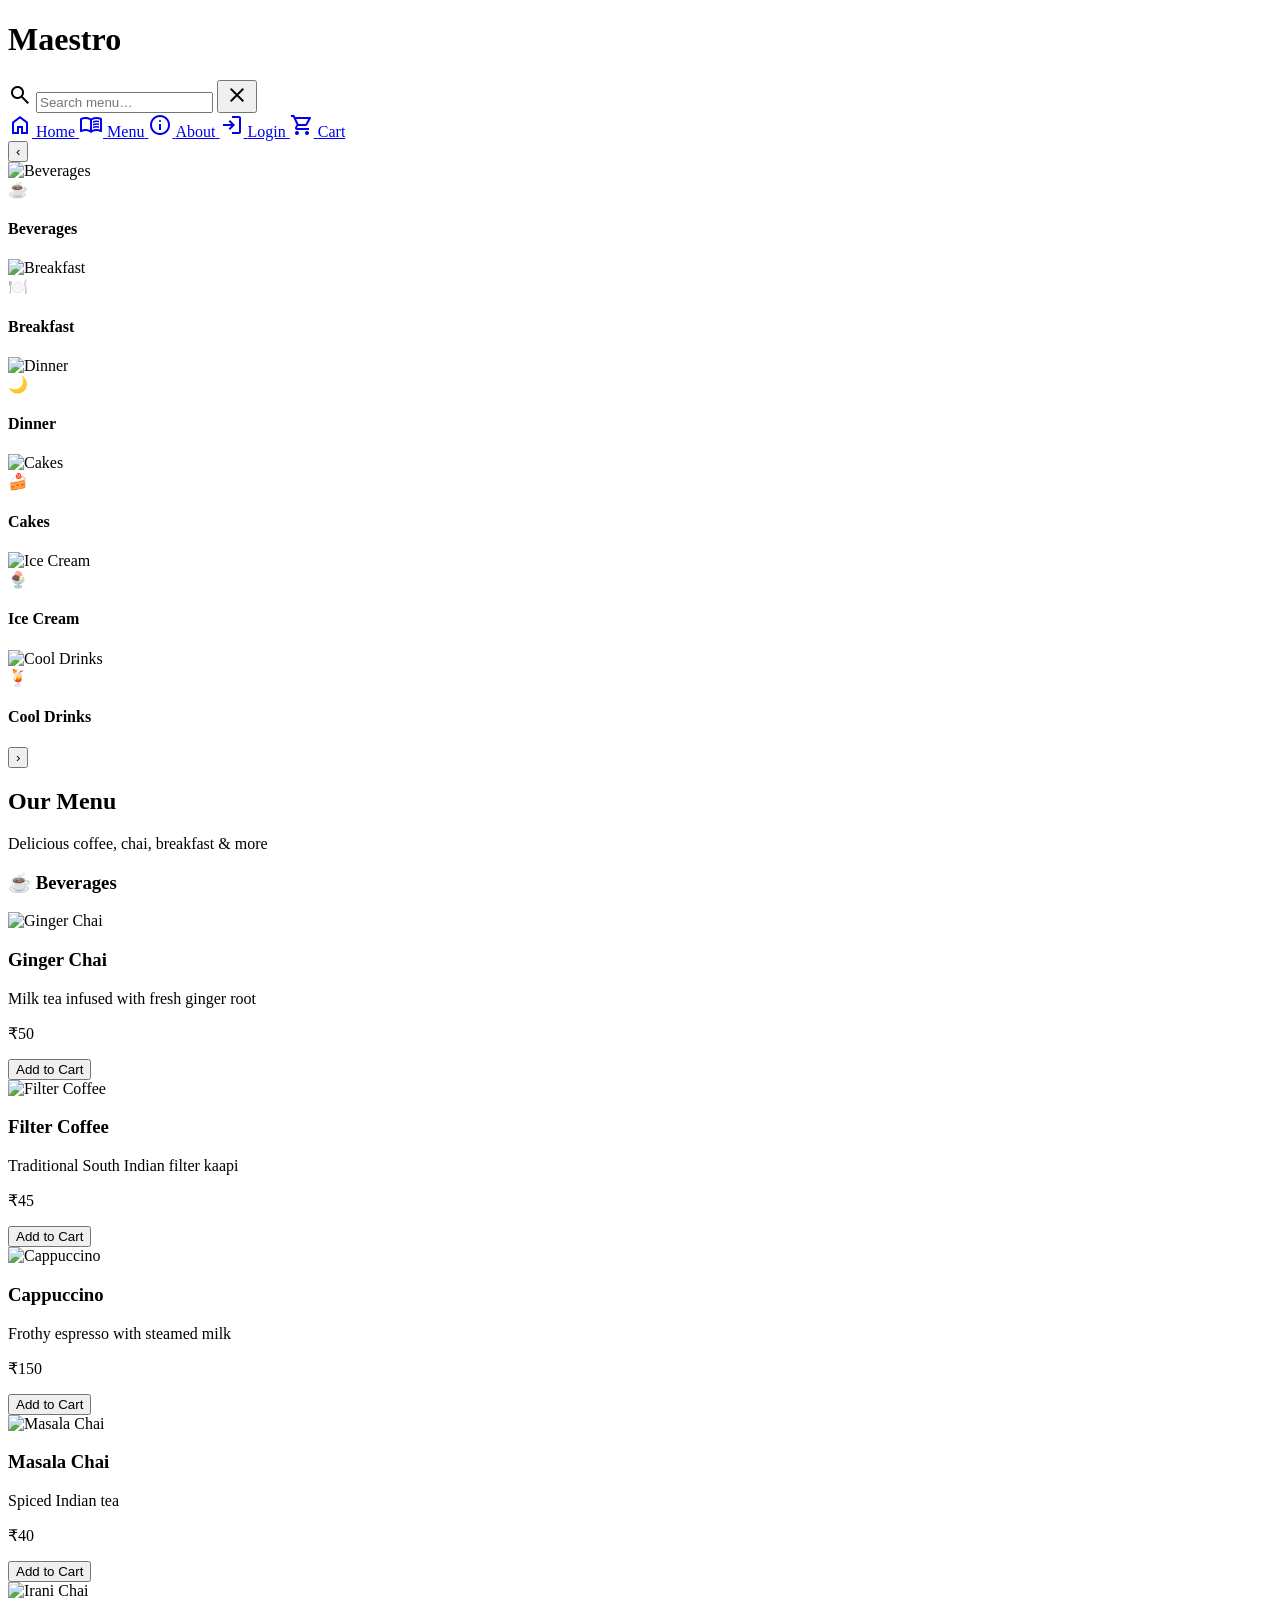
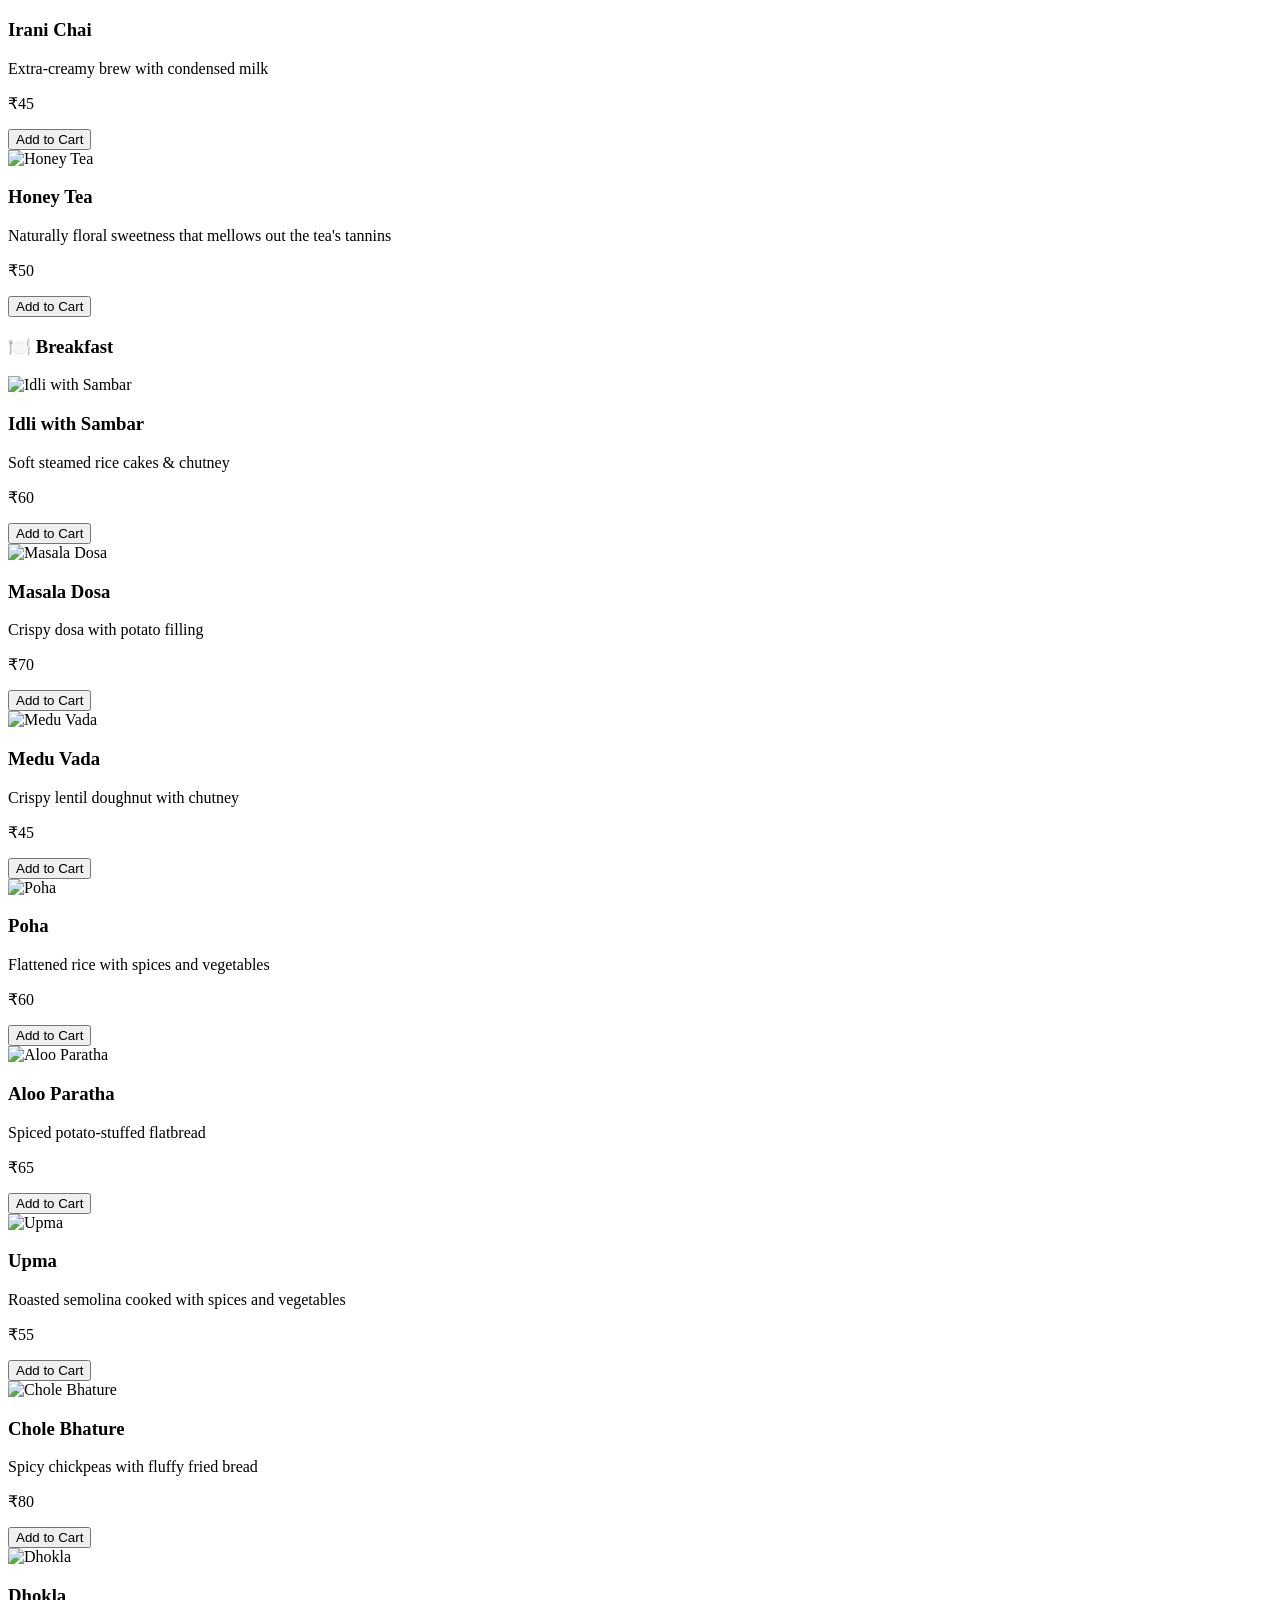
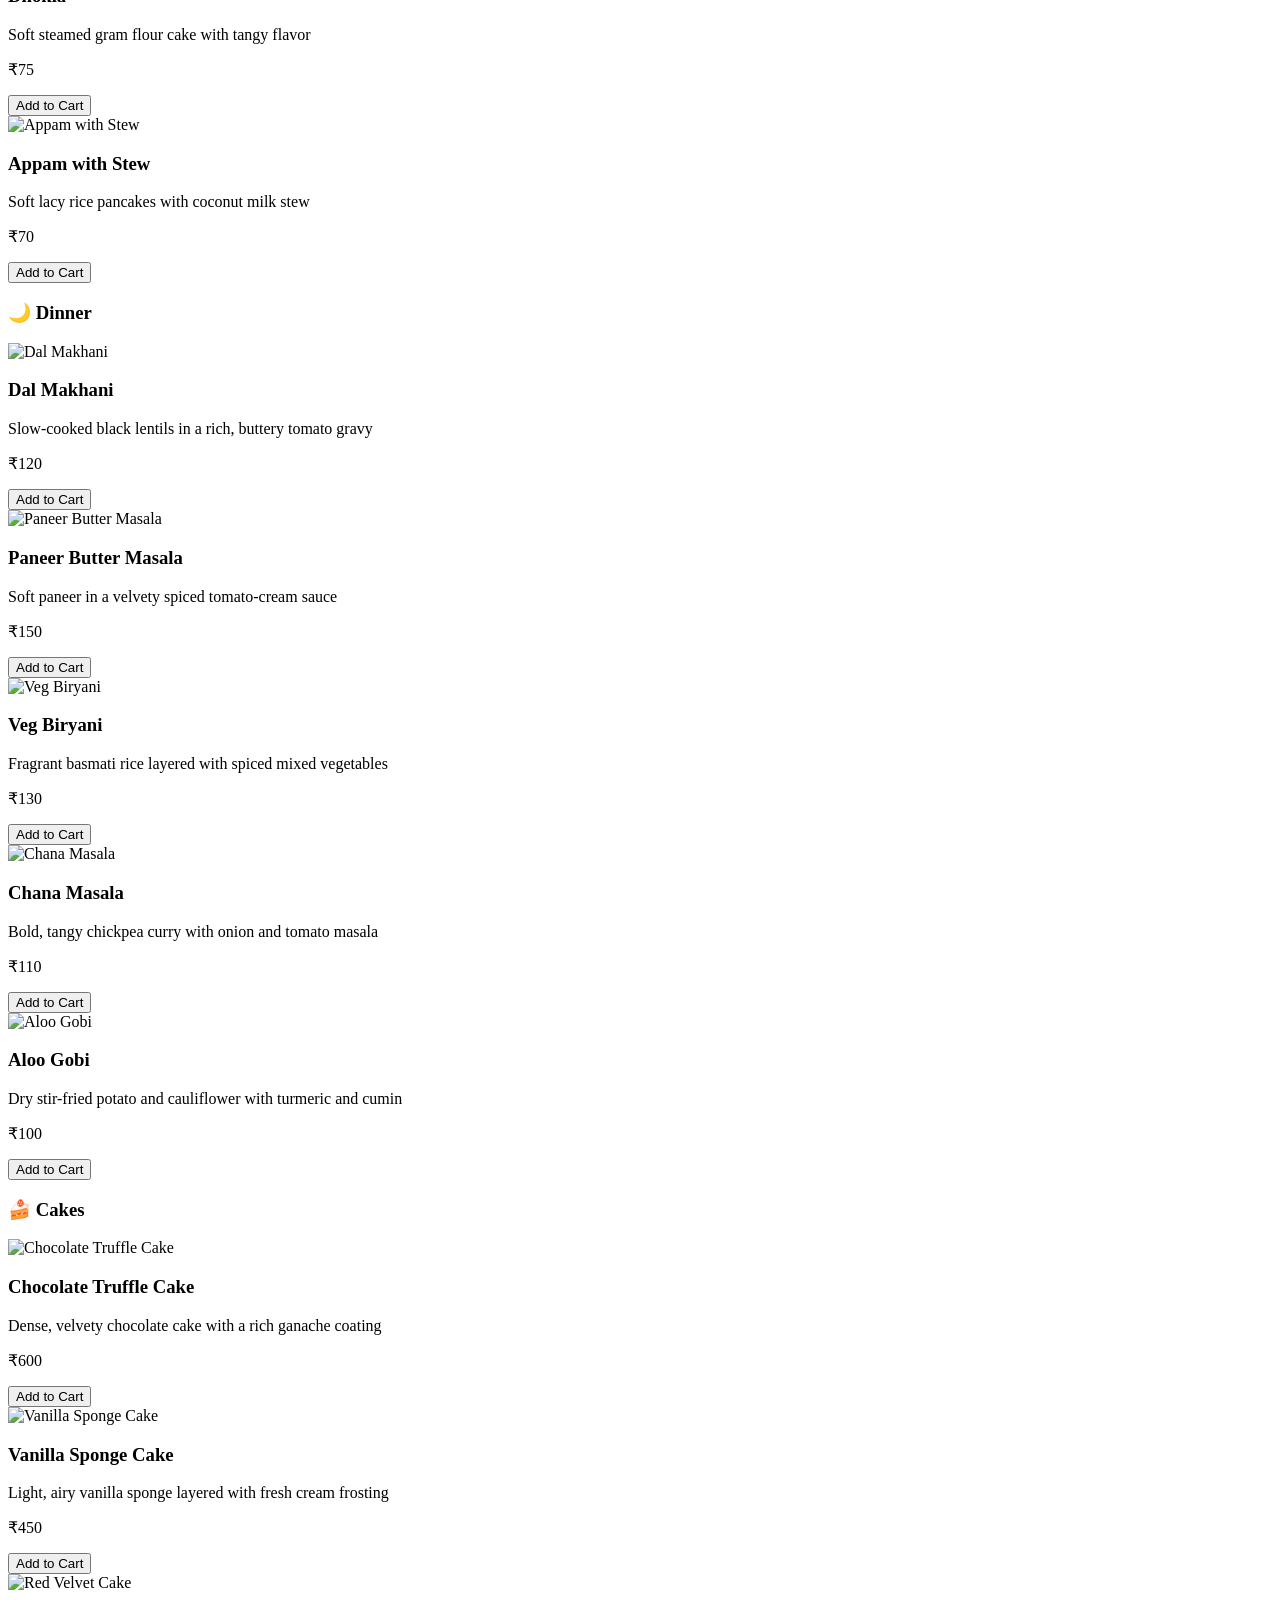
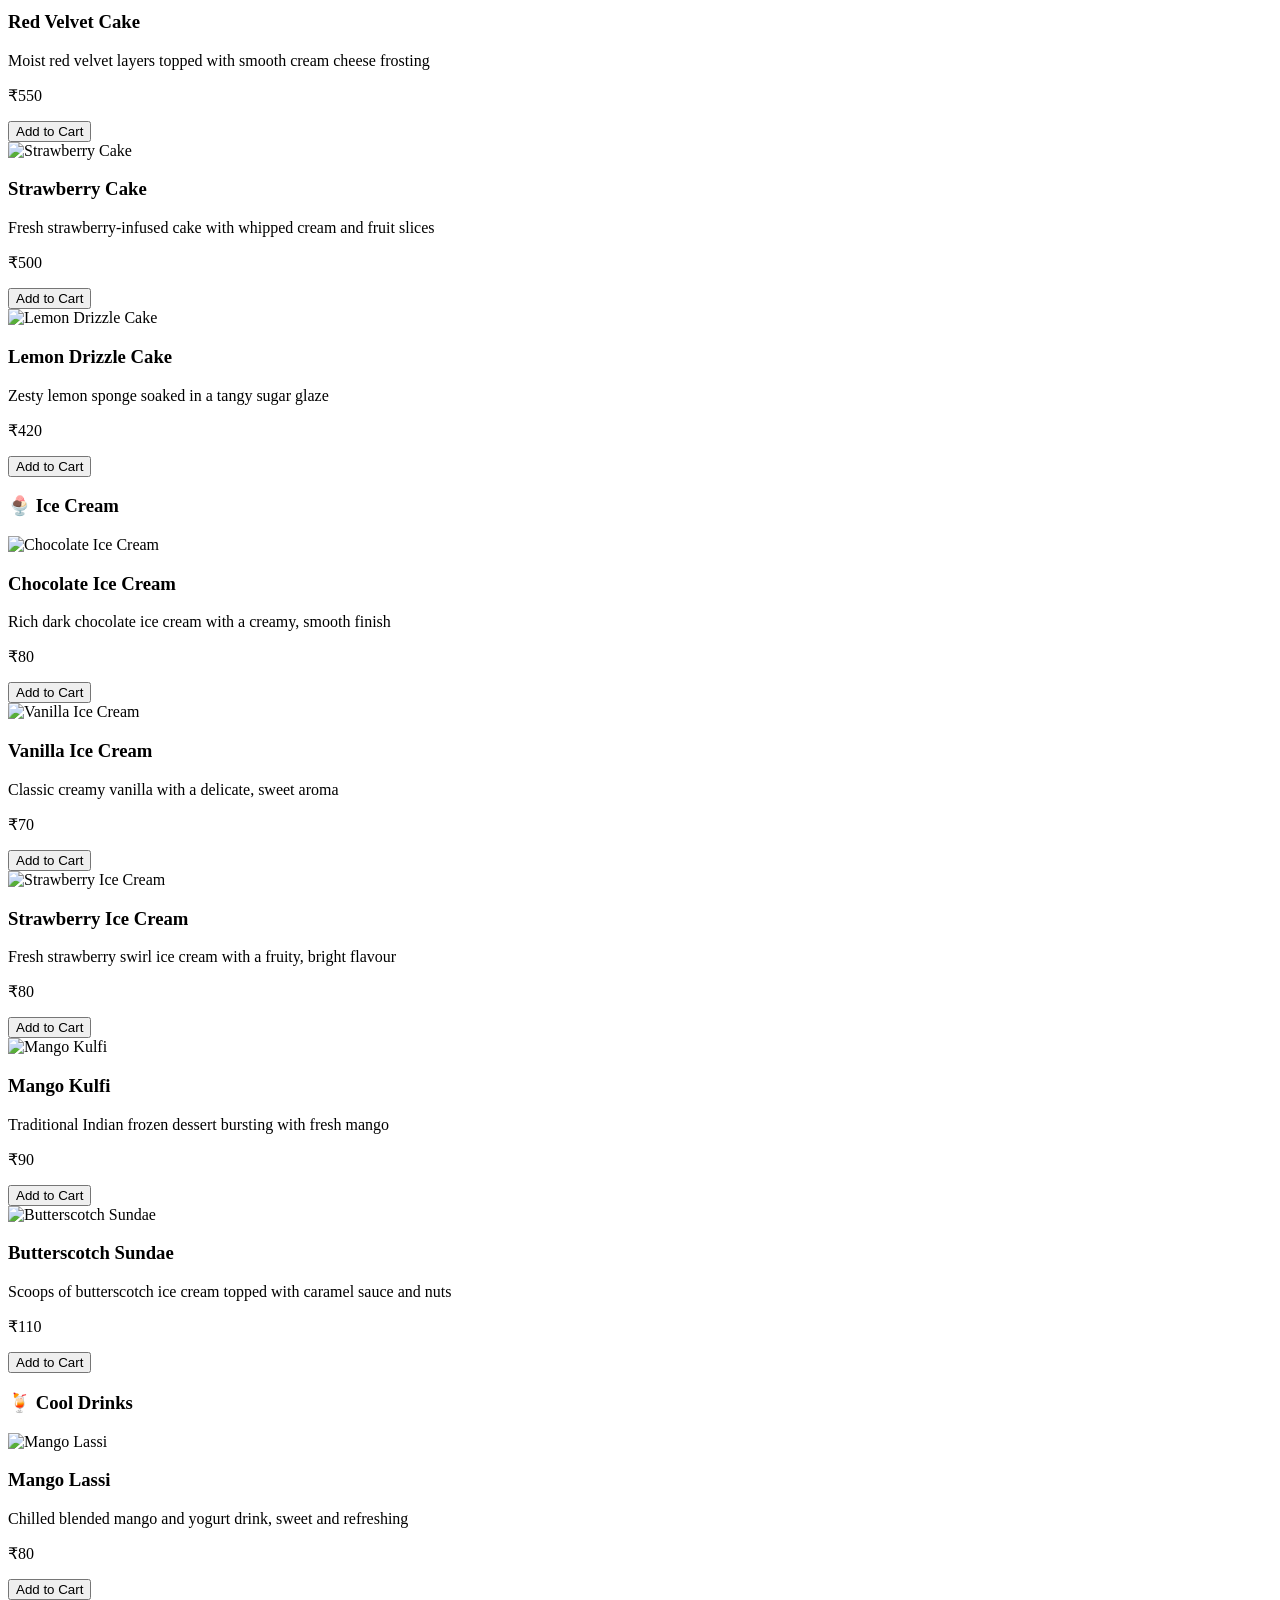
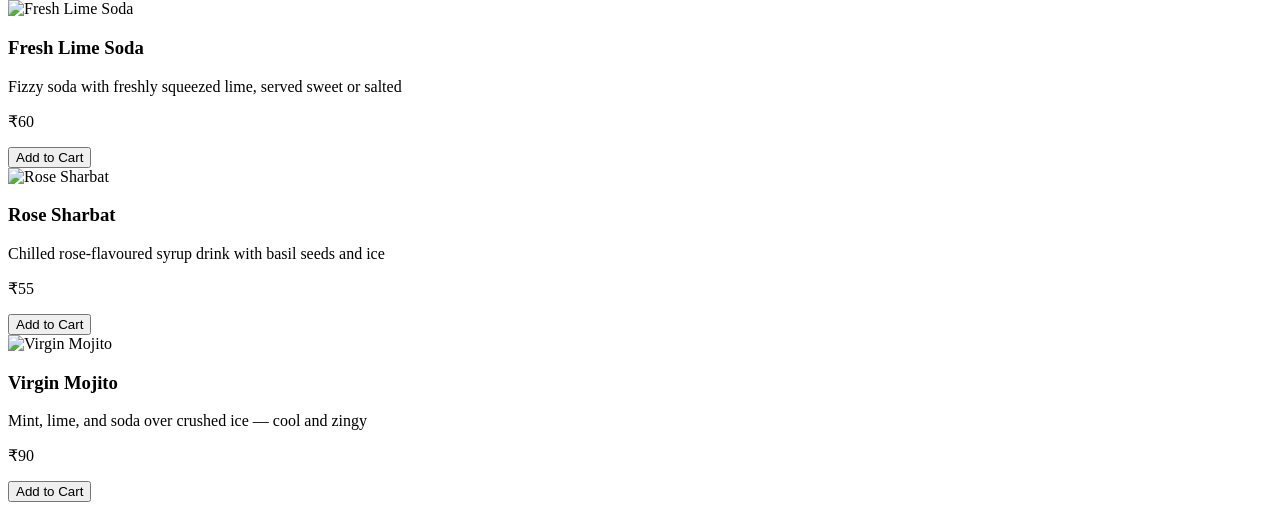
==== index.html @ e065eab2 "Add files via upload" ====
<!DOCTYPE html>
<html lang="en">
<head>
  <meta charset="UTF-8" />
  <meta name="viewport" content="width=device-width, initial-scale=1.0"/>
  <title>Maestro - Menu</title>
  <link rel="stylesheet" href="menu.css">
  <link rel="stylesheet" href="https://fonts.googleapis.com/css2?family=Material+Symbols+Outlined:opsz,wght,FILL,GRAD@24,400,0,0" />
</head>
<body>

  <header class="top-bar">
    <div class="container">
      <h1 class="cafe-name">Maestro</h1>
      <div class="search-wrapper">
        <span class="material-symbols-outlined search-icon">search</span>
        <input type="text" id="search-input" class="search-input" placeholder="Search menu…" autocomplete="off" />
        <button class="search-clear" id="search-clear" title="Clear">
          <span class="material-symbols-outlined">close</span>
        </button>
      </div>
      <nav class="top-nav">
        <a href="home.html" title="Home">
          <span class="material-symbols-outlined">home</span>
          <span class="nav-label">Home</span>
        </a>
        <a href="menu.html" class="active" title="Menu">
          <span class="material-symbols-outlined">menu_book</span>
          <span class="nav-label">Menu</span>
        </a>
        <a href="about.html" title="About Us">
          <span class="material-symbols-outlined">info</span>
          <span class="nav-label">About</span>
        </a>
        <a href="login.html" title="Login" id="nav-auth">
          <span class="material-symbols-outlined" id="nav-auth-icon">login</span>
          <span class="nav-label" id="nav-auth-label">Login</span>
        </a>
        <a href="cart.html" title="Cart">
          <span class="material-symbols-outlined">shopping_cart</span>
          <span class="nav-label">Cart</span>
        </a>
      </nav>
    </div>
  </header>

  <script>
    const user = localStorage.getItem('maestroUser');
    if (user) {
      const authLink        = document.getElementById('nav-auth');
      const authIcon        = document.getElementById('nav-auth-icon');
      const authLabel       = document.getElementById('nav-auth-label');
      authLink.href         = 'profile.html';
      authLink.title        = 'My Profile';
      authIcon.textContent  = 'account_circle';
      authLabel.textContent = 'Profile';
    }
  </script>

  <!-- ══════════════════════════════════════
       CATEGORY CAROUSEL
  ══════════════════════════════════════ -->
  <section class="category-carousel-section">
    <div class="carousel-track-wrapper">
      <button class="carousel-btn carousel-prev" id="carouselPrev">&#8249;</button>

      <div class="carousel-track" id="carouselTrack">

        <div class="carousel-slide" onclick="scrollToSection('beverages')">
          <img src="https://images.unsplash.com/photo-1495474472287-4d71bcdd2085?w=600" alt="Beverages">
          <div class="carousel-overlay">
            <span class="carousel-emoji">☕</span>
            <h4>Beverages</h4>
          </div>
        </div>

        <div class="carousel-slide" onclick="scrollToSection('breakfast')">
          <img src="https://shwetainthekitchen.com/wp-content/uploads/2022/01/Idli-Sambar.jpg" alt="Breakfast">
          <div class="carousel-overlay">
            <span class="carousel-emoji">🍽️</span>
            <h4>Breakfast</h4>
          </div>
        </div>

        <div class="carousel-slide" onclick="scrollToSection('dinner')">
          <img src="https://images.unsplash.com/photo-1585937421612-70a008356fbe?w=600" alt="Dinner">
          <div class="carousel-overlay">
            <span class="carousel-emoji">🌙</span>
            <h4>Dinner</h4>
          </div>
        </div>

        <div class="carousel-slide" onclick="scrollToSection('cakes')">
          <img src="https://images.unsplash.com/photo-1578985545062-69928b1d9587?w=600" alt="Cakes">
          <div class="carousel-overlay">
            <span class="carousel-emoji">🍰</span>
            <h4>Cakes</h4>
          </div>
        </div>

        <div class="carousel-slide" onclick="scrollToSection('icecream')">
          <img src="https://images.unsplash.com/photo-1563805042-7684c019e1cb?w=600" alt="Ice Cream">
          <div class="carousel-overlay">
            <span class="carousel-emoji">🍨</span>
            <h4>Ice Cream</h4>
          </div>
        </div>

        <div class="carousel-slide" onclick="scrollToSection('cooldrinks')">
          <img src="https://images.unsplash.com/photo-1553361371-9b22f78e8b1d?w=600" alt="Cool Drinks">
          <div class="carousel-overlay">
            <span class="carousel-emoji">🍹</span>
            <h4>Cool Drinks</h4>
          </div>
        </div>

      </div>

      <button class="carousel-btn carousel-next" id="carouselNext">&#8250;</button>
    </div>

    <!-- Dot indicators -->
    <div class="carousel-dots" id="carouselDots"></div>
  </section>

  <main class="main-content">

    <div class="page-heading">
      <h2>Our Menu</h2>
      <p>Delicious coffee, chai, breakfast & more</p>
    </div>

    <p class="no-results" id="no-results" style="display:none;">
      No items match "<span id="search-query"></span>"
    </p>

    <!-- BEVERAGES -->
    <section class="menu-section" data-section="beverages" id="beverages">
      <div class="section-header">
        <h3 class="section-title">☕ Beverages</h3>
      </div>
      <div class="menu-grid">
        <div class="menu-item">
          <img src="https://static.toiimg.com/thumb/msid-124844227,imgsize-139036,width-400,resizemode-4/grated-vs-crushed-ginger-in-tea-the-secret-to-making-your-adrak-wali-chai-stronger-and-more-flavourful.jpg" alt="Ginger Chai">
          <h3>Ginger Chai</h3>
          <p class="description">Milk tea infused with fresh ginger root</p>
          <p class="price">₹50</p>
          <button class="add-to-cart" data-name="Ginger Chai (Adrak Chai)" data-price="50" data-image="https://static.toiimg.com/thumb/msid-124844227,imgsize-139036,width-400,resizemode-4/grated-vs-crushed-ginger-in-tea-the-secret-to-making-your-adrak-wali-chai-stronger-and-more-flavourful.jpg">Add to Cart</button>
        </div>
        <div class="menu-item">
          <img src="https://images.unsplash.com/photo-1495474472287-4d71bcdd2085?w=400" alt="Filter Coffee">
          <h3>Filter Coffee</h3>
          <p class="description">Traditional South Indian filter kaapi</p>
          <p class="price">₹45</p>
          <button class="add-to-cart" data-name="Filter Coffee" data-price="45" data-image="https://images.unsplash.com/photo-1495474472287-4d71bcdd2085?w=400">Add to Cart</button>
        </div>
        <div class="menu-item">
          <img src="https://images.unsplash.com/photo-1512568400610-62da28bc8a13?w=400" alt="Cappuccino">
          <h3>Cappuccino</h3>
          <p class="description">Frothy espresso with steamed milk</p>
          <p class="price">₹150</p>
          <button class="add-to-cart" data-name="Cappuccino" data-price="150" data-image="https://images.unsplash.com/photo-1512568400610-62da28bc8a13?w=400">Add to Cart</button>
        </div>
        <div class="menu-item">
          <img src="https://budleaf.com/wp-content/uploads/2023/04/How-to-make-masala-chai-2048x1356.jpeg" alt="Masala Chai">
          <h3>Masala Chai</h3>
          <p class="description">Spiced Indian tea</p>
          <p class="price">₹40</p>
          <button class="add-to-cart" data-name="Masala Chai" data-price="40" data-image="https://budleaf.com/wp-content/uploads/2023/04/How-to-make-masala-chai-2048x1356.jpeg">Add to Cart</button>
        </div>
        <div class="menu-item">
          <img src="https://images.livemint.com/img/2022/07/21/original/osmania-1_1658386091639.jpg" alt="Irani Chai">
          <h3>Irani Chai</h3>
          <p class="description">Extra-creamy brew with condensed milk</p>
          <p class="price">₹45</p>
          <button class="add-to-cart" data-name="Irani Chai" data-price="45" data-image="https://images.livemint.com/img/2022/07/21/original/osmania-1_1658386091639.jpg">Add to Cart</button>
        </div>
        <div class="menu-item">
          <img src="https://static.toiimg.com/thumb/msid-115656721,imgsize-61370,width-400,resizemode-4/115656721.jpg" alt="Honey Tea">
          <h3>Honey Tea</h3>
          <p class="description">Naturally floral sweetness that mellows out the tea's tannins</p>
          <p class="price">₹50</p>
          <button class="add-to-cart" data-name="Honey Tea" data-price="50" data-image="https://static.toiimg.com/thumb/msid-115656721,imgsize-61370,width-400,resizemode-4/115656721.jpg">Add to Cart</button>
        </div>
      </div>
    </section>

    <!-- BREAKFAST -->
    <section class="menu-section" data-section="breakfast" id="breakfast">
      <div class="section-header">
        <h3 class="section-title">🍽️ Breakfast</h3>
      </div>
      <div class="menu-grid">
        <div class="menu-item">
          <img src="https://shwetainthekitchen.com/wp-content/uploads/2022/01/Idli-Sambar.jpg" alt="Idli with Sambar">
          <h3>Idli with Sambar</h3>
          <p class="description">Soft steamed rice cakes & chutney</p>
          <p class="price">₹60</p>
          <button class="add-to-cart" data-name="Idli with Sambar" data-price="60" data-image="https://shwetainthekitchen.com/wp-content/uploads/2022/01/Idli-Sambar.jpg">Add to Cart</button>
        </div>
        <div class="menu-item">
          <img src="https://myfoodstory.com/wp-content/uploads/2025/08/Dosa-Recipe-2.jpg" alt="Masala Dosa">
          <h3>Masala Dosa</h3>
          <p class="description">Crispy dosa with potato filling</p>
          <p class="price">₹70</p>
          <button class="add-to-cart" data-name="Masala Dosa" data-price="70" data-image="https://myfoodstory.com/wp-content/uploads/2025/08/Dosa-Recipe-2.jpg">Add to Cart</button>
        </div>
        <div class="menu-item">
          <img src="https://madhurasrecipe.com/wp-content/uploads/2021/12/poha_vada_2.jpg" alt="Medu Vada">
          <h3>Medu Vada</h3>
          <p class="description">Crispy lentil doughnut with chutney</p>
          <p class="price">₹45</p>
          <button class="add-to-cart" data-name="Medu Vada" data-price="45" data-image="https://madhurasrecipe.com/wp-content/uploads/2021/12/poha_vada_2.jpg">Add to Cart</button>
        </div>
        <div class="menu-item">
          <img src="https://assets.bonappetit.com/photos/5f4fc816683772f4cb97e863/16:9/w_1920,c_limit/Basically-Poha-05.jpg" alt="Poha">
          <h3>Poha</h3>
          <p class="description">Flattened rice with spices and vegetables</p>
          <p class="price">₹60</p>
          <button class="add-to-cart" data-name="Poha" data-price="60" data-image="https://assets.bonappetit.com/photos/5f4fc816683772f4cb97e863/16:9/w_1920,c_limit/Basically-Poha-05.jpg">Add to Cart</button>
        </div>
        <div class="menu-item">
          <img src="https://www.kingarthurbaking.com/sites/default/files/styles/featured_image_2x/public/2025-07/Aloo-Paratha-_2025_Lifestyle_H_2435.jpg?itok=-3Fg5HvN" alt="Aloo Paratha">
          <h3>Aloo Paratha</h3>
          <p class="description">Spiced potato-stuffed flatbread</p>
          <p class="price">₹65</p>
          <button class="add-to-cart" data-name="Aloo Paratha" data-price="65" data-image="https://www.kingarthurbaking.com/sites/default/files/styles/featured_image_2x/public/2025-07/Aloo-Paratha-_2025_Lifestyle_H_2435.jpg?itok=-3Fg5HvN">Add to Cart</button>
        </div>
        <div class="menu-item">
          <img src="https://www.maggi.in/sites/default/files/srh_recipes/5f1439c480c484bacc2fcc13ac018173.jpg" alt="Upma">
          <h3>Upma</h3>
          <p class="description">Roasted semolina cooked with spices and vegetables</p>
          <p class="price">₹55</p>
          <button class="add-to-cart" data-name="Upma" data-price="55" data-image="https://www.maggi.in/sites/default/files/srh_recipes/5f1439c480c484bacc2fcc13ac018173.jpg">Add to Cart</button>
        </div>
        <div class="menu-item">
          <img src="https://madhurasrecipe.com/wp-content/uploads/2025/09/MR-Chole-Bhature-1.jpg" alt="Chole Bhature">
          <h3>Chole Bhature</h3>
          <p class="description">Spicy chickpeas with fluffy fried bread</p>
          <p class="price">₹80</p>
          <button class="add-to-cart" data-name="Chole Bhature" data-price="80" data-image="https://madhurasrecipe.com/wp-content/uploads/2025/09/MR-Chole-Bhature-1.jpg">Add to Cart</button>
        </div>
        <div class="menu-item">
          <img src="https://www.maggi.in/sites/default/files/srh_recipes/d1d74216ba5fa7ce5d72b8e121afe69f.jpg" alt="Dhokla">
          <h3>Dhokla</h3>
          <p class="description">Soft steamed gram flour cake with tangy flavor</p>
          <p class="price">₹75</p>
          <button class="add-to-cart" data-name="Dhokla" data-price="75" data-image="https://www.maggi.in/sites/default/files/srh_recipes/d1d74216ba5fa7ce5d72b8e121afe69f.jpg">Add to Cart</button>
        </div>
        <div class="menu-item">
          <img src="https://i0.wp.com/www.pepperdelight.com/wp-content/uploads/2017/04/pepper-delight-chicken-stew-2.jpg?w=960&ssl=1" alt="Appam with Stew">
          <h3>Appam with Stew</h3>
          <p class="description">Soft lacy rice pancakes with coconut milk stew</p>
          <p class="price">₹70</p>
          <button class="add-to-cart" data-name="Appam with Stew" data-price="70" data-image="https://i0.wp.com/www.pepperdelight.com/wp-content/uploads/2017/04/pepper-delight-chicken-stew-2.jpg?w=960&ssl=1">Add to Cart</button>
        </div>
      </div>
    </section>

    <!-- DINNER — all images from reliable Unsplash -->
    <section class="menu-section" data-section="dinner" id="dinner">
      <div class="section-header">
        <h3 class="section-title">🌙 Dinner</h3>
      </div>
      <div class="menu-grid">
        <div class="menu-item">
          <img src="https://images.unsplash.com/photo-1585937421612-70a008356fbe?w=400" alt="Dal Makhani">
          <h3>Dal Makhani</h3>
          <p class="description">Slow-cooked black lentils in a rich, buttery tomato gravy</p>
          <p class="price">₹120</p>
          <button class="add-to-cart" data-name="Dal Makhani" data-price="120" data-image="https://images.unsplash.com/photo-1585937421612-70a008356fbe?w=400">Add to Cart</button>
        </div>
        <div class="menu-item">
          <img src="https://images.unsplash.com/photo-1631452180519-c014fe946bc7?w=400" alt="Paneer Butter Masala">
          <h3>Paneer Butter Masala</h3>
          <p class="description">Soft paneer in a velvety spiced tomato-cream sauce</p>
          <p class="price">₹150</p>
          <button class="add-to-cart" data-name="Paneer Butter Masala" data-price="150" data-image="https://images.unsplash.com/photo-1631452180519-c014fe946bc7?w=400">Add to Cart</button>
        </div>
        <div class="menu-item">
          <img src="https://images.unsplash.com/photo-1563379091339-03b21ab4a4f8?w=400" alt="Veg Biryani">
          <h3>Veg Biryani</h3>
          <p class="description">Fragrant basmati rice layered with spiced mixed vegetables</p>
          <p class="price">₹130</p>
          <button class="add-to-cart" data-name="Veg Biryani" data-price="130" data-image="https://images.unsplash.com/photo-1563379091339-03b21ab4a4f8?w=400">Add to Cart</button>
        </div>
        <div class="menu-item">
          <img src="https://images.unsplash.com/photo-1606491956689-2ea866880c84?w=400" alt="Chana Masala">
          <h3>Chana Masala</h3>
          <p class="description">Bold, tangy chickpea curry with onion and tomato masala</p>
          <p class="price">₹110</p>
          <button class="add-to-cart" data-name="Chana Masala" data-price="110" data-image="https://images.unsplash.com/photo-1606491956689-2ea866880c84?w=400">Add to Cart</button>
        </div>
        <div class="menu-item">
          <img src="https://images.unsplash.com/photo-1574484284002-952d92456975?w=400" alt="Aloo Gobi">
          <h3>Aloo Gobi</h3>
          <p class="description">Dry stir-fried potato and cauliflower with turmeric and cumin</p>
          <p class="price">₹100</p>
          <button class="add-to-cart" data-name="Aloo Gobi" data-price="100" data-image="https://images.unsplash.com/photo-1574484284002-952d92456975?w=400">Add to Cart</button>
        </div>
      </div>
    </section>

    <!-- CAKES -->
    <section class="menu-section" data-section="cakes" id="cakes">
      <div class="section-header">
        <h3 class="section-title">🍰 Cakes</h3>
      </div>
      <div class="menu-grid">
        <div class="menu-item">
          <img src="https://scientificallysweet.com/wp-content/uploads/2024/08/IMG_4344-er.jpg" alt="Chocolate Truffle Cake">
          <h3>Chocolate Truffle Cake</h3>
          <p class="description">Dense, velvety chocolate cake with a rich ganache coating</p>
          <p class="price">₹600</p>
          <button class="add-to-cart" data-name="Chocolate Truffle Cake" data-price="600" data-image="https://scientificallysweet.com/wp-content/uploads/2024/08/IMG_4344-er.jpg">Add to Cart</button>
        </div>
        <div class="menu-item">
          <img src="https://thescranline.com/wp-content/uploads/2023/07/VICTORIAN-SPONGE-CAKE-WEB-03-1152x1536.jpg" alt="Vanilla Sponge Cake">
          <h3>Vanilla Sponge Cake</h3>
          <p class="description">Light, airy vanilla sponge layered with fresh cream frosting</p>
          <p class="price">₹450</p>
          <button class="add-to-cart" data-name="Vanilla Sponge Cake" data-price="450" data-image="https://thescranline.com/wp-content/uploads/2023/07/VICTORIAN-SPONGE-CAKE-WEB-03-1152x1536.jpg">Add to Cart</button>
        </div>
        <div class="menu-item">
          <img src="https://images.unsplash.com/photo-1586788680434-30d324b2d46f?w=400" alt="Red Velvet Cake">
          <h3>Red Velvet Cake</h3>
          <p class="description">Moist red velvet layers topped with smooth cream cheese frosting</p>
          <p class="price">₹550</p>
          <button class="add-to-cart" data-name="Red Velvet Cake" data-price="550" data-image="https://images.unsplash.com/photo-1586788680434-30d324b2d46f?w=400">Add to Cart</button>
        </div>
        <div class="menu-item">
          <img src="https://www.piesandtacos.com/wp-content/uploads/2024/05/Strawberry-Cake-6-scaled.jpg" alt="Strawberry Cake">
          <h3>Strawberry Cake</h3>
          <p class="description">Fresh strawberry-infused cake with whipped cream and fruit slices</p>
          <p class="price">₹500</p>
          <button class="add-to-cart" data-name="Strawberry Cake" data-price="500" data-image="https://www.piesandtacos.com/wp-content/uploads/2024/05/Strawberry-Cake-6-scaled.jpg">Add to Cart</button>
        </div>
        <div class="menu-item">
          <img src="https://images.unsplash.com/photo-1571115177098-24ec42ed204d?w=400" alt="Lemon Drizzle Cake">
          <h3>Lemon Drizzle Cake</h3>
          <p class="description">Zesty lemon sponge soaked in a tangy sugar glaze</p>
          <p class="price">₹420</p>
          <button class="add-to-cart" data-name="Lemon Drizzle Cake" data-price="420" data-image="https://images.unsplash.com/photo-1571115177098-24ec42ed204d?w=400">Add to Cart</button>
        </div>
      </div>
    </section>

    <!-- ICE CREAM -->
    <section class="menu-section" data-section="icecream" id="icecream">
      <div class="section-header">
        <h3 class="section-title">🍨 Ice Cream</h3>
      </div>
      <div class="menu-grid">
        <div class="menu-item">
          <img src="https://images.unsplash.com/photo-1563805042-7684c019e1cb?w=400" alt="Chocolate Ice Cream">
          <h3>Chocolate Ice Cream</h3>
          <p class="description">Rich dark chocolate ice cream with a creamy, smooth finish</p>
          <p class="price">₹80</p>
          <button class="add-to-cart" data-name="Chocolate Ice Cream" data-price="80" data-image="https://images.unsplash.com/photo-1563805042-7684c019e1cb?w=400">Add to Cart</button>
        </div>
        <div class="menu-item">
          <img src="https://images.unsplash.com/photo-1570197788417-0e82375c9371?w=400" alt="Vanilla Ice Cream">
          <h3>Vanilla Ice Cream</h3>
          <p class="description">Classic creamy vanilla with a delicate, sweet aroma</p>
          <p class="price">₹70</p>
          <button class="add-to-cart" data-name="Vanilla Ice Cream" data-price="70" data-image="https://images.unsplash.com/photo-1570197788417-0e82375c9371?w=400">Add to Cart</button>
        </div>
        <div class="menu-item">
          <img src="https://images.unsplash.com/photo-1497034825429-c343d7c6a68f?w=400" alt="Strawberry Ice Cream">
          <h3>Strawberry Ice Cream</h3>
          <p class="description">Fresh strawberry swirl ice cream with a fruity, bright flavour</p>
          <p class="price">₹80</p>
          <button class="add-to-cart" data-name="Strawberry Ice Cream" data-price="80" data-image="https://images.unsplash.com/photo-1497034825429-c343d7c6a68f?w=400">Add to Cart</button>
        </div>
        <div class="menu-item">
          <img src="https://images.unsplash.com/photo-1519915028121-7d3463d20b13?w=400" alt="Mango Kulfi">
          <h3>Mango Kulfi</h3>
          <p class="description">Traditional Indian frozen dessert bursting with fresh mango</p>
          <p class="price">₹90</p>
          <button class="add-to-cart" data-name="Mango Kulfi" data-price="90" data-image="https://images.unsplash.com/photo-1519915028121-7d3463d20b13?w=400">Add to Cart</button>
        </div>
        <div class="menu-item">
          <img src="https://images.unsplash.com/photo-1551024709-8f23befc6f87?w=400" alt="Butterscotch Sundae">
          <h3>Butterscotch Sundae</h3>
          <p class="description">Scoops of butterscotch ice cream topped with caramel sauce and nuts</p>
          <p class="price">₹110</p>
          <button class="add-to-cart" data-name="Butterscotch Sundae" data-price="110" data-image="https://images.unsplash.com/photo-1551024709-8f23befc6f87?w=400">Add to Cart</button>
        </div>
      </div>
    </section>

    <!-- COOL DRINKS -->
    <section class="menu-section" data-section="cooldrinks" id="cooldrinks">
      <div class="section-header">
        <h3 class="section-title">🍹 Cool Drinks</h3>
      </div>
      <div class="menu-grid">
        <div class="menu-item">
          <img src="https://i0.wp.com/annikaeats.com/wp-content/uploads/2024/03/DSC_1071.jpg?resize=1320%2C1980&ssl=1" alt="Mango Lassi">
          <h3>Mango Lassi</h3>
          <p class="description">Chilled blended mango and yogurt drink, sweet and refreshing</p>
          <p class="price">₹80</p>
          <button class="add-to-cart" data-name="Mango Lassi" data-price="80" data-image="https://i0.wp.com/annikaeats.com/wp-content/uploads/2024/03/DSC_1071.jpg?resize=1320%2C1980&ssl=1">Add to Cart</button>
        </div>
        <div class="menu-item">
          <img src="https://sattvakitchen.com/wp-content/uploads/2024/05/SWEET-LIME-SODA-shutterstock_2309599743-copy-Copy-copy.jpg" alt="Fresh Lime Soda">
          <h3>Fresh Lime Soda</h3>
          <p class="description">Fizzy soda with freshly squeezed lime, served sweet or salted</p>
          <p class="price">₹60</p>
          <button class="add-to-cart" data-name="Fresh Lime Soda" data-price="60" data-image="https://sattvakitchen.com/wp-content/uploads/2024/05/SWEET-LIME-SODA-shutterstock_2309599743-copy-Copy-copy.jpg">Add to Cart</button>
        </div>
        <div class="menu-item">
          <img src="https://images.unsplash.com/photo-1638176066666-ffb2f013c7dd?w=400" alt="Rose Sharbat">
          <h3>Rose Sharbat</h3>
          <p class="description">Chilled rose-flavoured syrup drink with basil seeds and ice</p>
          <p class="price">₹55</p>
          <button class="add-to-cart" data-name="Rose Sharbat" data-price="55" data-image="https://images.unsplash.com/photo-1638176066666-ffb2f013c7dd?w=400">Add to Cart</button>
        </div>
        <div class="menu-item">
          <img src="https://cdn.theliveinkitchen.com/wp-content/uploads/2020/07/28213449/Mojito-Mocktail-The-Live-In-Kitchen-4.jpg" alt="Virgin Mojito">
          <h3>Virgin Mojito</h3>
          <p class="description">Mint, lime, and soda over crushed ice — cool and zingy</p>
          <p class="price">₹90</p>
          <button class="add-to-cart" data-name="Virgin Mojito" data-price="90" data-image="https://cdn.theliveinkitchen.com/wp-content/uploads/2020/07/28213449/Mojito-Mocktail-The-Live-In-Kitchen-4.jpg">Add to Cart</button>
        </div>
      </div>
    </section>

  </main>

  <script src="menu.js"></script>

</body>
</html>
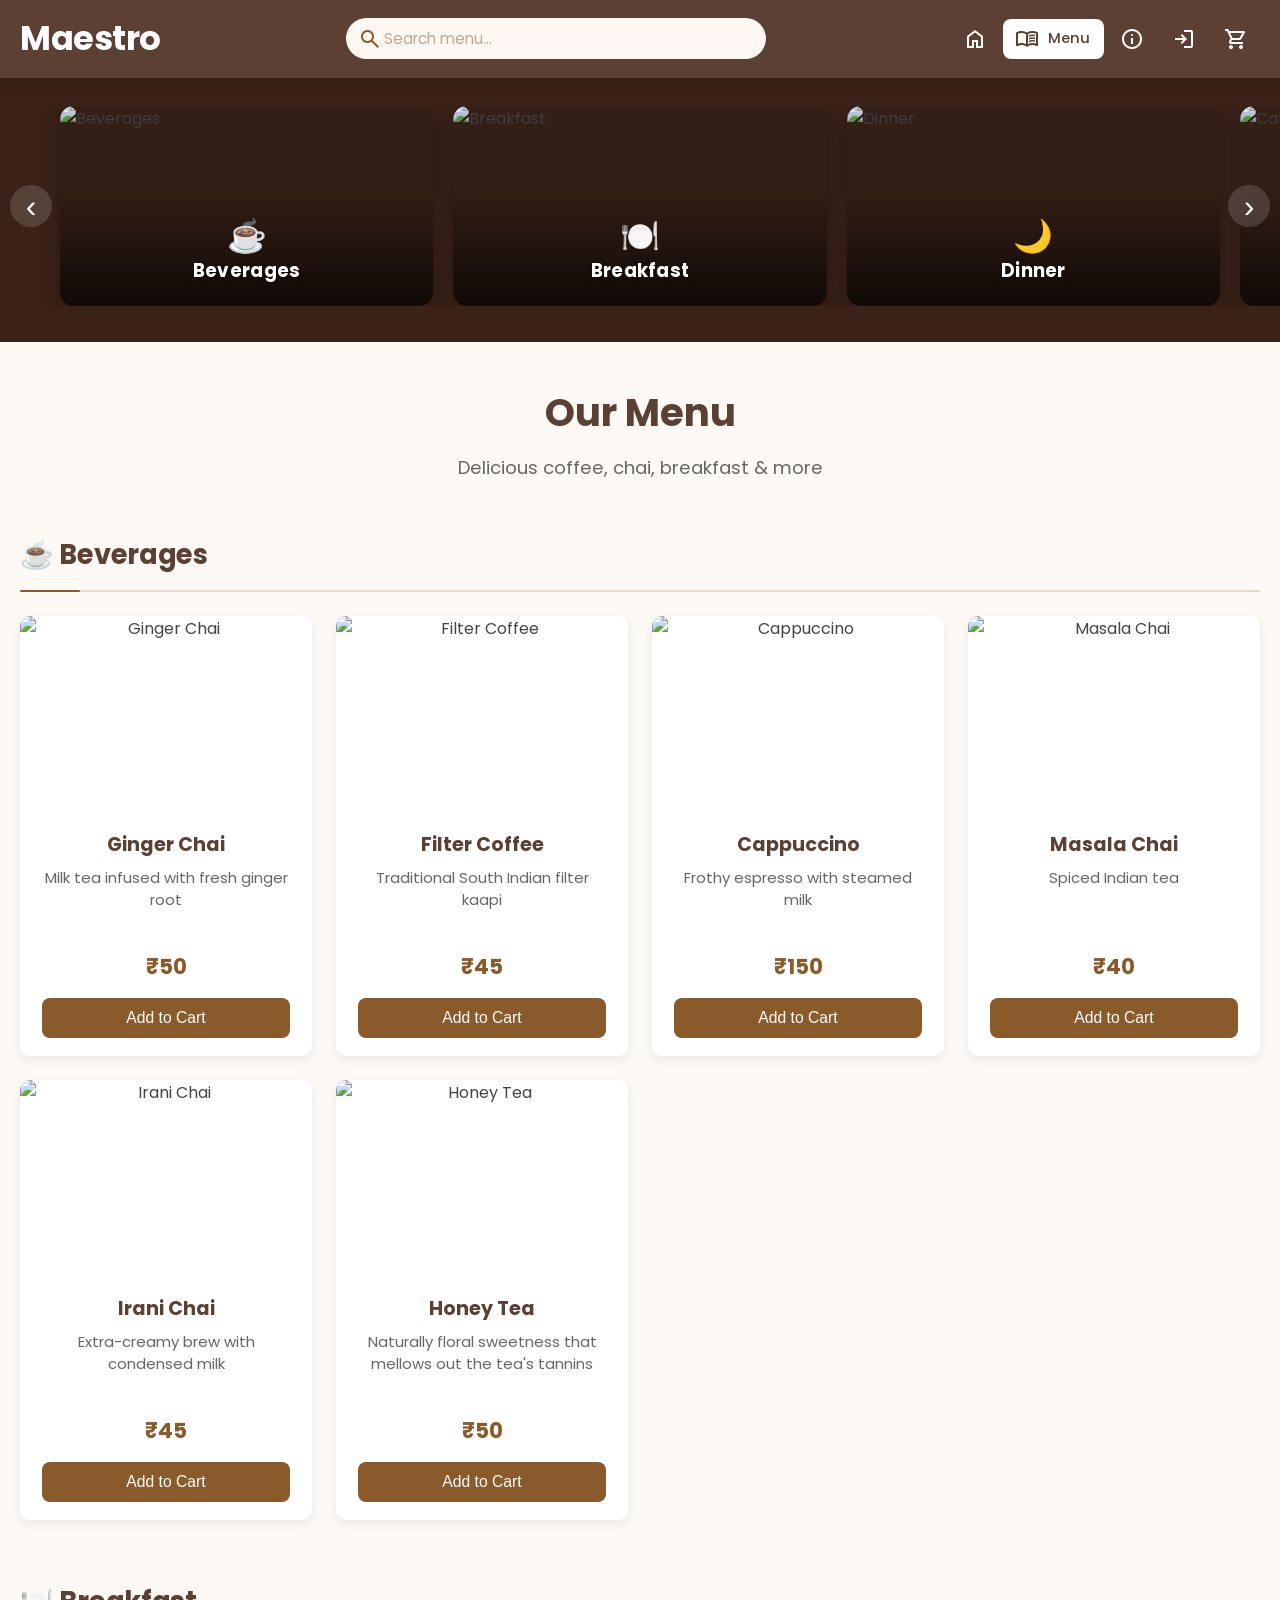
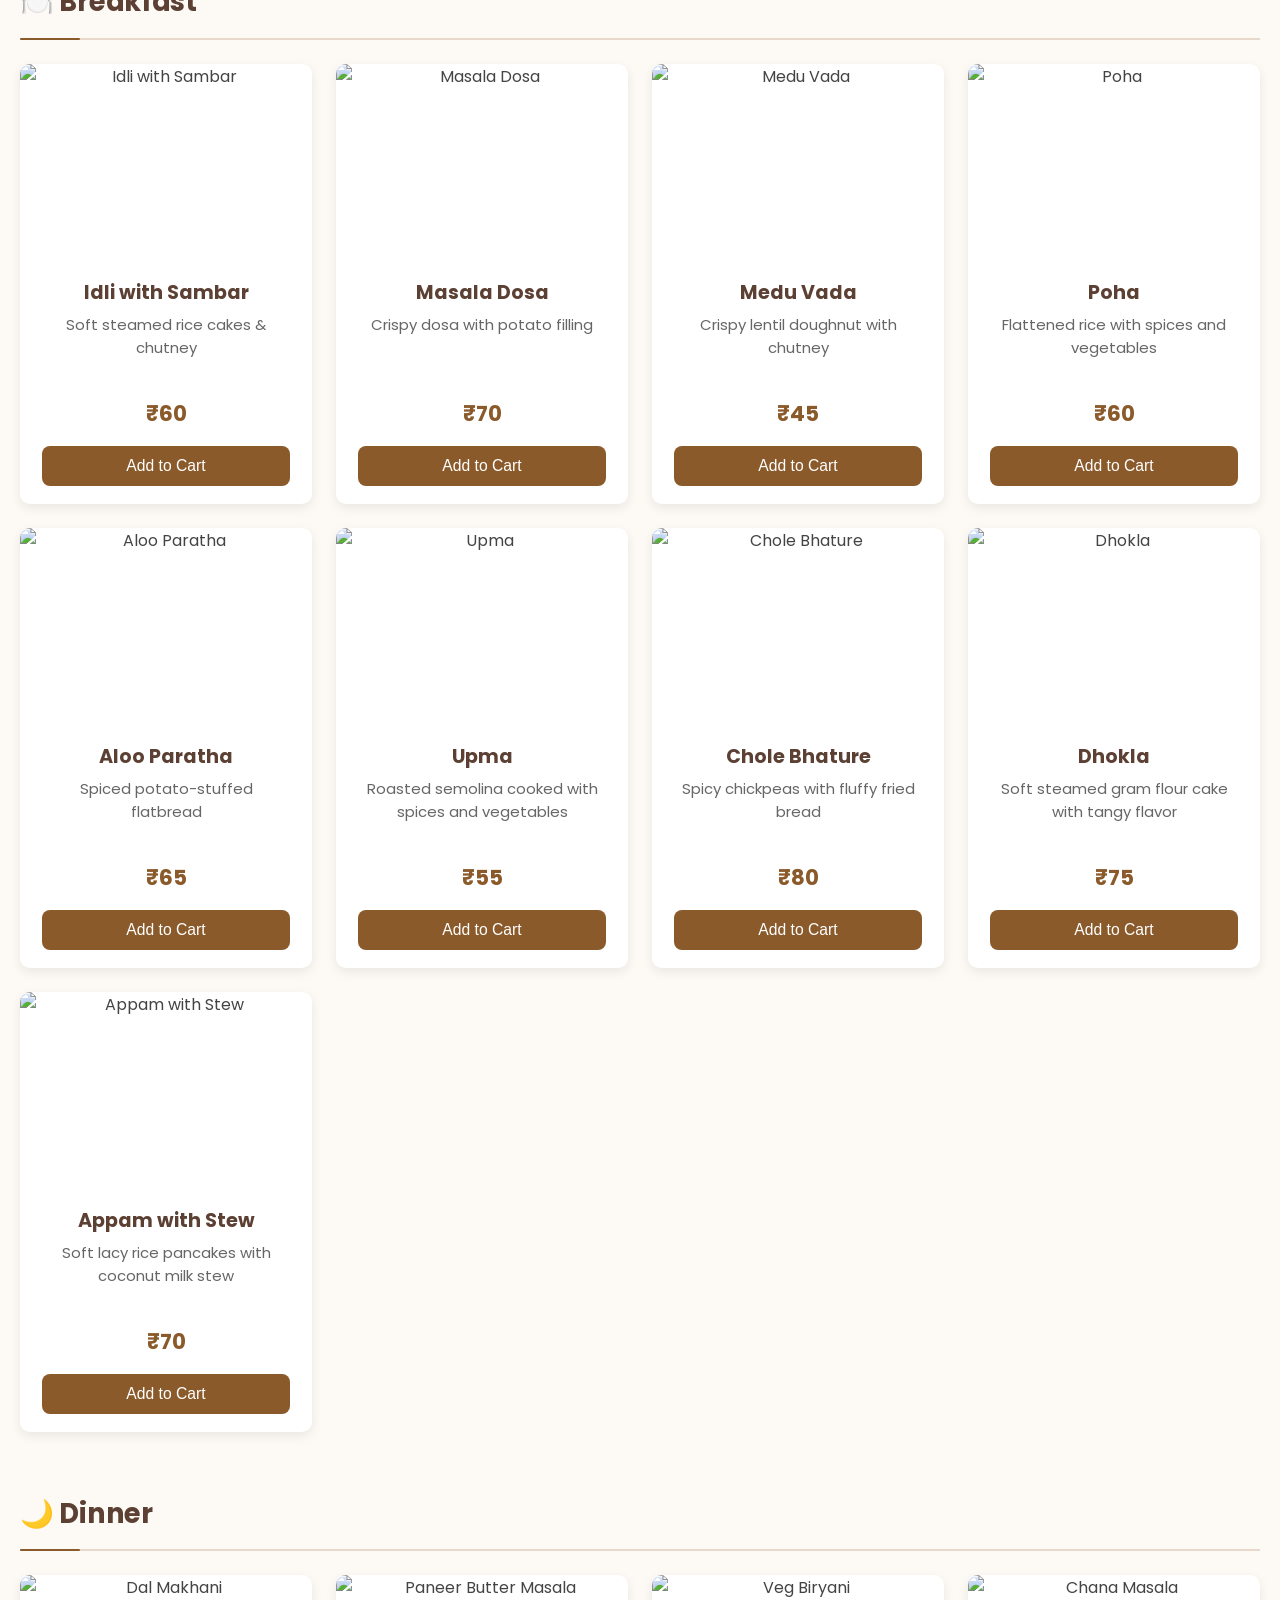
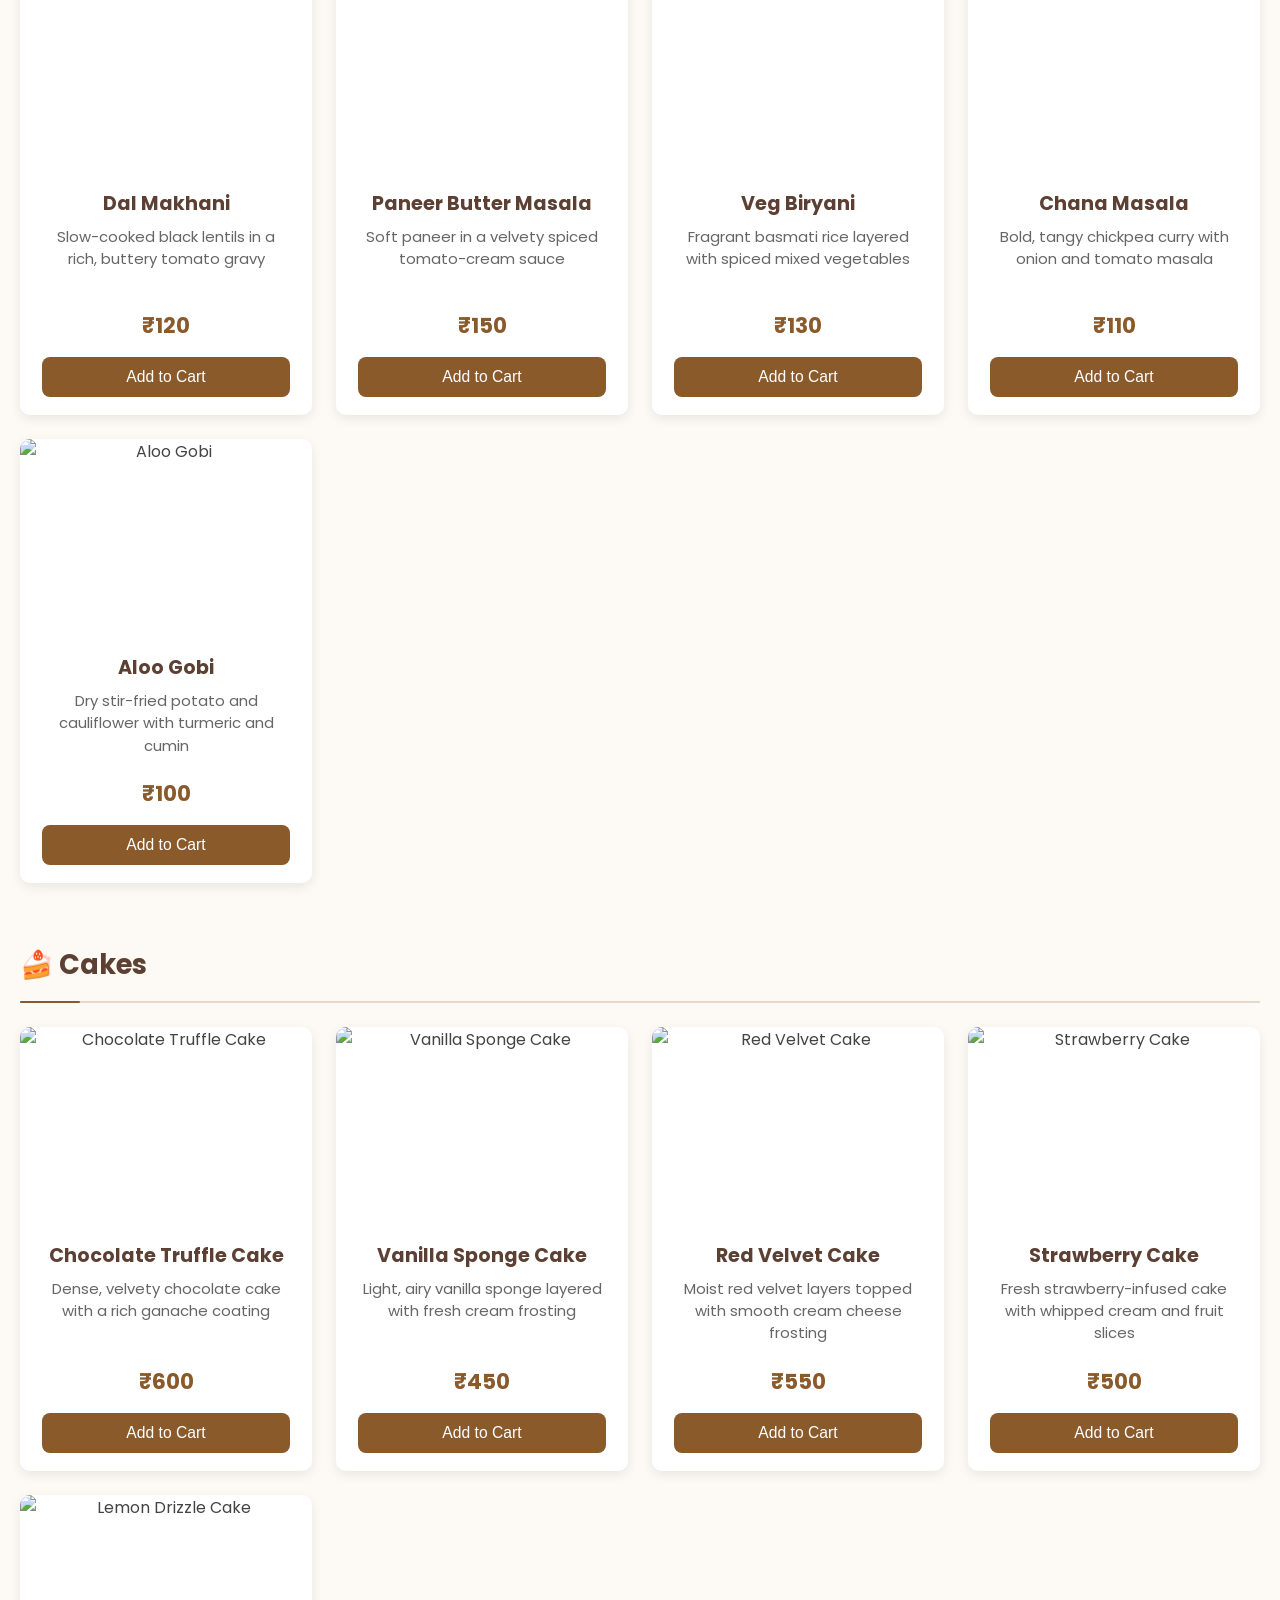
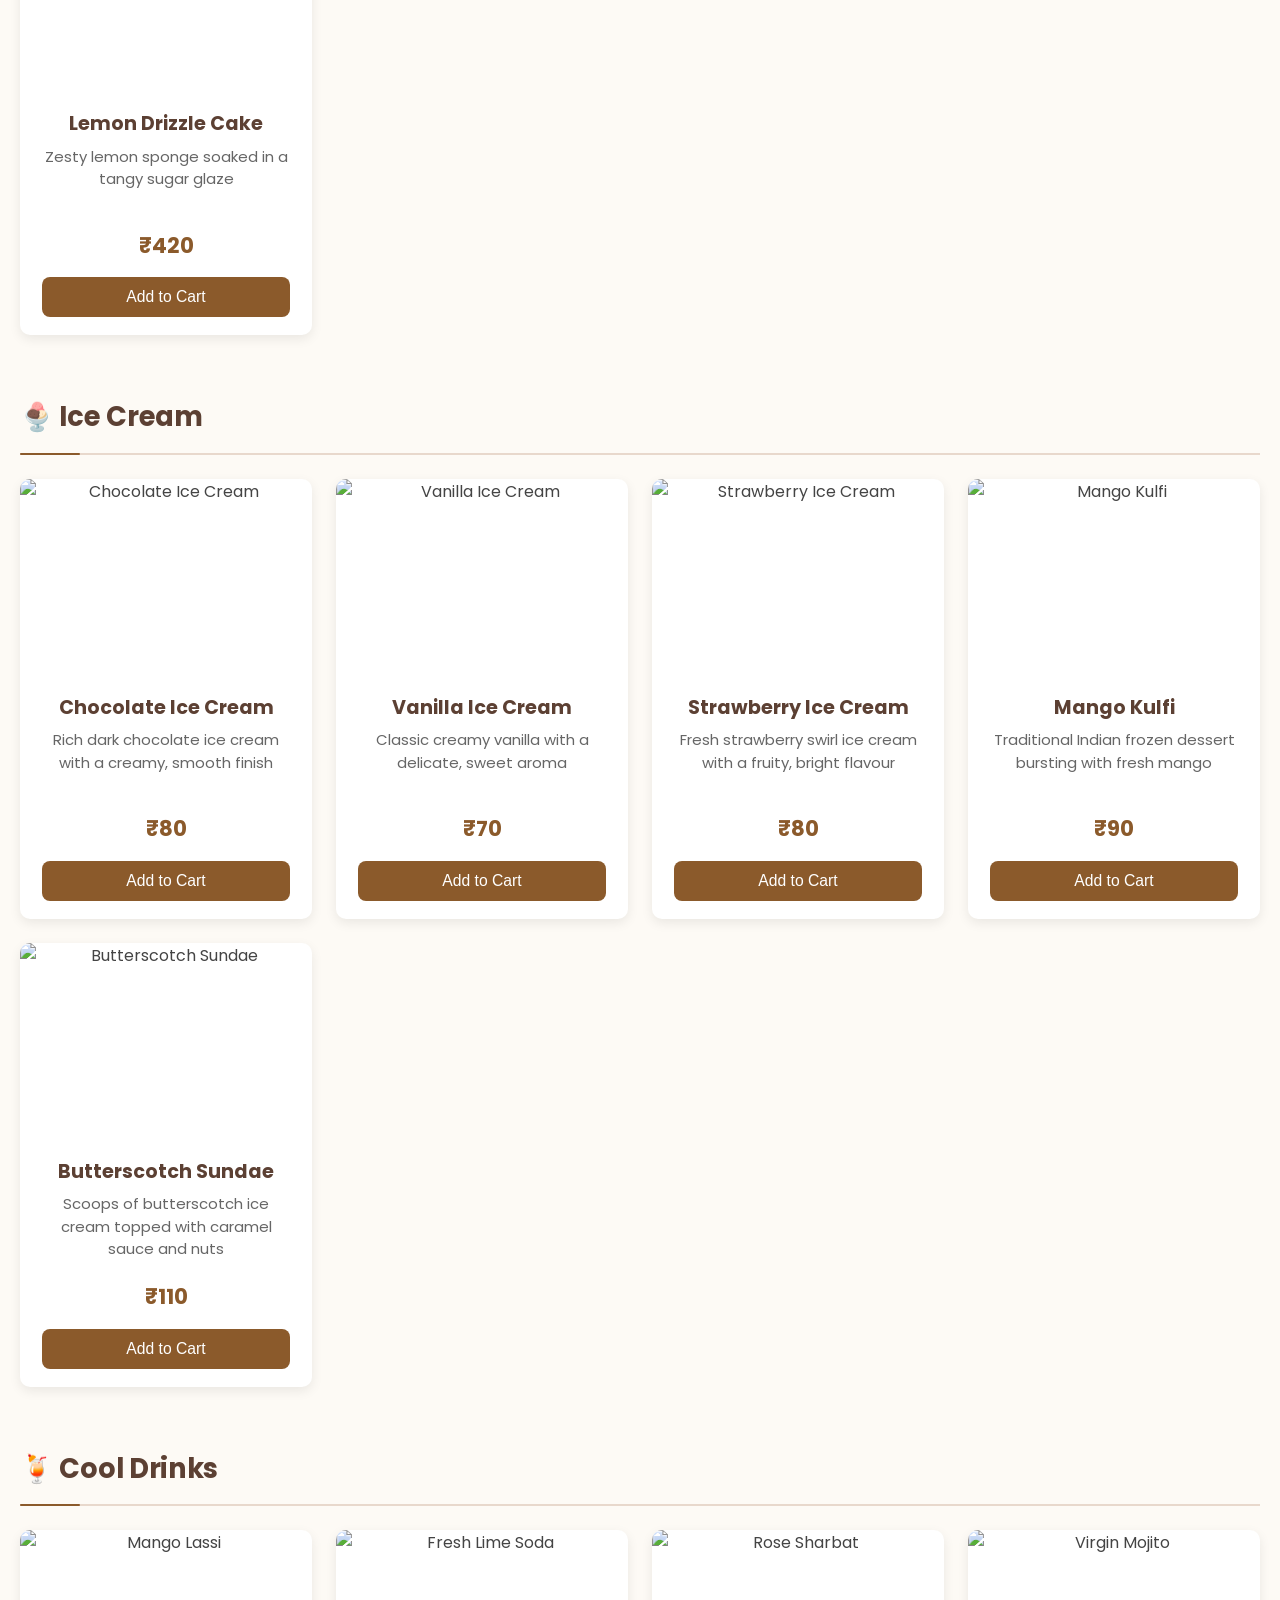
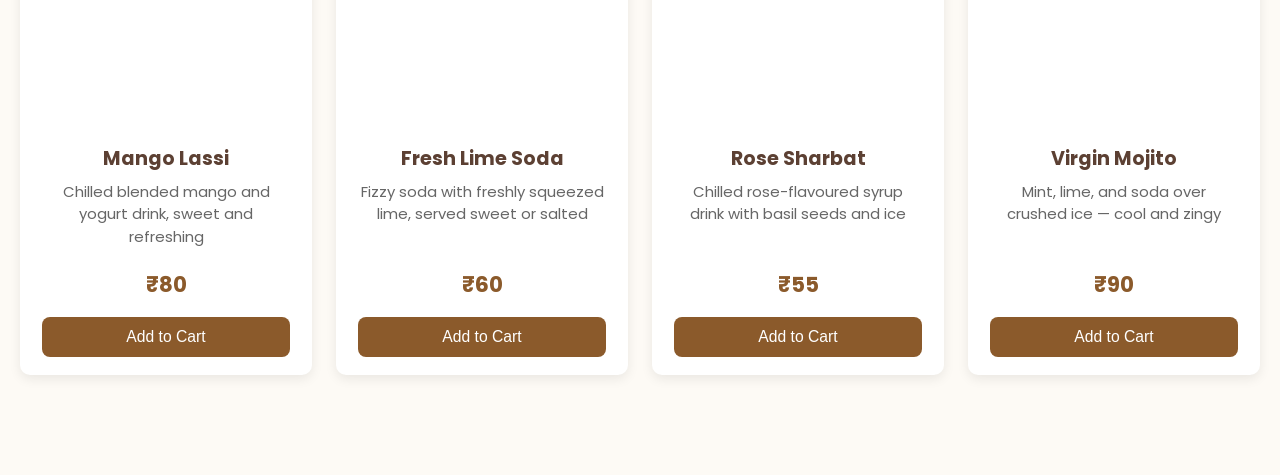
==== commit 5fdfb223: "Update index.html" ====
--- a/index.html
+++ b/index.html
@@ -4,7 +4,7 @@
   <meta charset="UTF-8" />
   <meta name="viewport" content="width=device-width, initial-scale=1.0"/>
   <title>Maestro - Menu</title>
-  <link rel="stylesheet" href="menu.css">
+  <link rel="stylesheet" href="index.css">
   <link rel="stylesheet" href="https://fonts.googleapis.com/css2?family=Material+Symbols+Outlined:opsz,wght,FILL,GRAD@24,400,0,0" />
 </head>
 <body>
@@ -431,4 +431,4 @@
   <script src="menu.js"></script>
 
 </body>
-</html>+</html>
--- a/index.css
+++ b/index.css
@@ -0,0 +1,547 @@
+@import url('https://fonts.googleapis.com/css2?family=Poppins:wght@400;500;600;700&display=swap');
+
+* {
+  margin: 0;
+  padding: 0;
+  box-sizing: border-box;
+}
+
+body {
+  font-family: 'Poppins', Arial, sans-serif;
+  background: #fdfaf5;
+  color: #444;
+  line-height: 1.6;
+}
+
+/* ==================== SHARED STYLES ==================== */
+
+.top-bar {
+  background: #5c4033;
+  padding: 12px 0;
+  position: sticky;
+  top: 0;
+  z-index: 100;
+  box-shadow: 0 3px 12px rgba(0,0,0,0.15);
+}
+
+.container {
+  max-width: 1280px;
+  margin: 0 auto;
+  padding: 0 20px;
+  display: flex;
+  justify-content: space-between;
+  align-items: center;
+  gap: 14px;
+}
+
+.cafe-name {
+  color: white;
+  font-size: 2.1rem;
+  font-weight: 700;
+  letter-spacing: -0.5px;
+  flex-shrink: 0;
+}
+
+/* ── Search Bar ── */
+.search-wrapper {
+  flex: 1;
+  max-width: 420px;
+  position: relative;
+  display: flex;
+  align-items: center;
+}
+
+.search-icon {
+  position: absolute;
+  left: 12px;
+  color: #8b5a2b;
+  font-size: 20px;
+  pointer-events: none;
+}
+
+.search-input {
+  width: 100%;
+  padding: 9px 36px 9px 38px;
+  border: none;
+  border-radius: 30px;
+  background: #fff8f2;
+  font-family: 'Poppins', sans-serif;
+  font-size: 0.95rem;
+  color: #444;
+  outline: none;
+  transition: box-shadow 0.2s;
+}
+
+.search-input:focus {
+  box-shadow: 0 0 0 3px rgba(139, 90, 43, 0.35);
+}
+
+.search-input::placeholder {
+  color: #bba898;
+}
+
+.search-clear {
+  position: absolute;
+  right: 8px;
+  background: none;
+  border: none;
+  cursor: pointer;
+  color: #8b5a2b;
+  display: none;
+  align-items: center;
+  padding: 2px;
+}
+
+.search-clear .material-symbols-outlined {
+  font-size: 18px;
+}
+
+.search-clear.visible {
+  display: flex;
+}
+
+/* ── Nav ── */
+.top-nav {
+  display: flex;
+  align-items: center;
+  gap: 4px;
+  flex-shrink: 0;
+}
+
+.top-nav a {
+  color: white;
+  text-decoration: none;
+  font-size: 1rem;
+  font-weight: 500;
+  padding: 8px 12px;
+  border-radius: 8px;
+  display: flex;
+  align-items: center;
+  gap: 0px;
+  overflow: hidden;
+  transition: background 0.25s ease, color 0.25s ease, gap 0.3s ease, padding 0.3s ease;
+}
+
+.top-nav a:hover,
+.top-nav a.active {
+  background: white;
+  color: #5c4033;
+  gap: 7px;
+  padding: 8px 14px;
+}
+
+.top-nav .material-symbols-outlined {
+  font-size: 24px;
+  line-height: 1;
+  flex-shrink: 0;
+  transition: transform 0.3s ease;
+}
+
+.top-nav a:hover .material-symbols-outlined,
+.top-nav a.active .material-symbols-outlined {
+  transform: translateX(-2px);
+}
+
+/* Label hidden by default, slides + fades in on hover */
+.nav-label {
+  font-size: 0.92rem;
+  max-width: 0;
+  opacity: 0;
+  overflow: hidden;
+  white-space: nowrap;
+  transition: max-width 0.35s ease, opacity 0.3s ease 0.05s;
+}
+
+.top-nav a:hover .nav-label,
+.top-nav a.active .nav-label {
+  max-width: 80px;
+  opacity: 1;
+}
+
+/* Buttons */
+.main-button {
+  background: #8b5a2b;
+  color: white;
+  border: none;
+  padding: 13px 30px;
+  border-radius: 8px;
+  font-size: 1.05rem;
+  font-weight: 500;
+  cursor: pointer;
+  transition: all 0.25s ease;
+  text-decoration: none;
+  display: inline-block;
+}
+
+.main-button:hover {
+  background: #6d4a22;
+  transform: translateY(-2px);
+}
+
+.secondary-button {
+  background: white;
+  color: #8b5a2b;
+  border: 2px solid #8b5a2b;
+  padding: 13px 30px;
+  border-radius: 8px;
+  font-size: 1.05rem;
+  text-decoration: none;
+  display: inline-block;
+  transition: all 0.25s ease;
+}
+
+.secondary-button:hover {
+  background: #8b5a2b;
+  color: white;
+}
+
+/* Main Content */
+.main-content {
+  padding: 40px 20px;
+  max-width: 1280px;
+  margin: 0 auto;
+}
+
+.page-heading {
+  text-align: center;
+  margin-bottom: 50px;
+}
+
+.page-heading h2 {
+  font-size: 2.4rem;
+  color: #5c4033;
+  margin-bottom: 10px;
+}
+
+.page-heading p {
+  font-size: 1.15rem;
+  color: #666;
+}
+
+/* ==================== CATEGORY SECTIONS ==================== */
+
+.menu-section {
+  margin-bottom: 60px;
+}
+
+.section-header {
+  display: flex;
+  align-items: baseline;
+  gap: 14px;
+  margin-bottom: 24px;
+  padding-bottom: 14px;
+  border-bottom: 2px solid #e8d8cc;
+  position: relative;
+}
+
+/* Accent bar on the left */
+.section-header::before {
+  content: '';
+  position: absolute;
+  left: 0;
+  bottom: -2px;
+  width: 60px;
+  height: 2px;
+  background: #8b5a2b;
+  border-radius: 2px;
+}
+
+.section-title {
+  font-size: 1.7rem;
+  color: #5c4033;
+  font-weight: 700;
+  letter-spacing: -0.3px;
+}
+
+.section-subtitle {
+  font-size: 0.95rem;
+  color: #999;
+  font-weight: 400;
+}
+
+/* No-results message */
+.no-results {
+  text-align: center;
+  font-size: 1.1rem;
+  color: #888;
+  margin: 40px 0;
+  padding: 30px;
+  background: white;
+  border-radius: 12px;
+  box-shadow: 0 2px 8px rgba(0,0,0,0.06);
+}
+
+.no-results span {
+  color: #8b5a2b;
+  font-weight: 600;
+}
+
+/* ==================== MENU GRID ==================== */
+
+.menu-grid {
+  display: grid;
+  grid-template-columns: repeat(auto-fill, minmax(260px, 1fr));
+  gap: 24px;
+}
+
+.menu-item {
+  min-height: 440px;
+  display: flex;
+  flex-direction: column;
+  background: white;
+  border-radius: 10px;
+  overflow: hidden;
+  box-shadow: 0 4px 12px rgba(0,0,0,0.08);
+  text-align: center;
+  transition: transform 0.25s ease, box-shadow 0.25s ease;
+}
+
+.menu-item:hover {
+  transform: translateY(-6px);
+  box-shadow: 0 10px 24px rgba(92,64,51,0.15);
+}
+
+/* Hidden items during search */
+.menu-item.hidden {
+  display: none;
+}
+
+.menu-item img {
+  width: 100%;
+  height: 200px;
+  object-fit: cover;
+}
+
+.menu-item h3 {
+  font-size: 1.2rem;
+  color: #5c4033;
+  margin: 14px 0 6px;
+  padding: 0 14px;
+}
+
+.menu-item .description {
+  flex-grow: 1;
+  color: #666;
+  font-size: 0.93rem;
+  margin: 0 14px 12px;
+  padding: 0 10px;
+  line-height: 1.5;
+}
+
+.menu-item .price {
+  font-size: 1.35rem;
+  color: #8b5a2b;
+  font-weight: bold;
+  margin: 8px 0 14px;
+}
+
+.add-to-cart {
+  width: 85%;
+  margin: 0 auto 18px;
+  padding: 11px;
+  background: #8b5a2b;
+  color: white;
+  border: none;
+  border-radius: 8px;
+  font-size: 0.98rem;
+  font-weight: 500;
+  cursor: pointer;
+  transition: all 0.25s ease;
+}
+
+.add-to-cart:hover {
+  background: #6d4a22;
+  transform: translateY(-2px);
+}
+
+/* ==================== CATEGORY CAROUSEL ==================== */
+
+.category-carousel-section {
+  background: #3a2218;
+  padding: 28px 0 20px;
+}
+
+.carousel-track-wrapper {
+  max-width: 1280px;
+  margin: 0 auto;
+  padding: 0 60px;
+  position: relative;
+  overflow: hidden;
+}
+
+.carousel-track {
+  display: flex;
+  gap: 20px;
+  transition: transform 0.45s cubic-bezier(0.4, 0, 0.2, 1);
+}
+
+.carousel-slide {
+  flex: 0 0 calc((100% - 40px) / 3); /* 3 visible at a time */
+  border-radius: 14px;
+  overflow: hidden;
+  position: relative;
+  cursor: pointer;
+  height: 200px;
+  box-shadow: 0 6px 20px rgba(0,0,0,0.3);
+  transition: transform 0.25s ease, box-shadow 0.25s ease;
+}
+
+.carousel-slide:hover {
+  transform: translateY(-5px);
+  box-shadow: 0 12px 32px rgba(0,0,0,0.4);
+}
+
+.carousel-slide img {
+  width: 100%;
+  height: 100%;
+  object-fit: cover;
+  display: block;
+  transition: transform 0.4s ease;
+}
+
+.carousel-slide:hover img {
+  transform: scale(1.06);
+}
+
+.carousel-overlay {
+  position: absolute;
+  inset: 0;
+  background: linear-gradient(to top, rgba(0,0,0,0.72) 0%, rgba(0,0,0,0.1) 60%);
+  display: flex;
+  flex-direction: column;
+  align-items: center;
+  justify-content: flex-end;
+  padding-bottom: 20px;
+  gap: 4px;
+}
+
+.carousel-emoji {
+  font-size: 2rem;
+  line-height: 1;
+}
+
+.carousel-overlay h4 {
+  color: white;
+  font-size: 1.15rem;
+  font-weight: 700;
+  letter-spacing: 0.3px;
+  text-shadow: 0 1px 4px rgba(0,0,0,0.5);
+}
+
+/* Prev / Next buttons */
+.carousel-btn {
+  position: absolute;
+  top: 50%;
+  transform: translateY(-50%);
+  z-index: 10;
+  background: rgba(255,255,255,0.15);
+  border: none;
+  color: white;
+  font-size: 2rem;
+  line-height: 1;
+  width: 42px;
+  height: 42px;
+  border-radius: 50%;
+  cursor: pointer;
+  display: flex;
+  align-items: center;
+  justify-content: center;
+  backdrop-filter: blur(4px);
+  transition: background 0.2s ease;
+}
+
+.carousel-btn:hover {
+  background: rgba(255,255,255,0.3);
+}
+
+.carousel-prev { left: 10px; }
+.carousel-next { right: 10px; }
+
+/* Dots */
+.carousel-dots {
+  display: flex;
+  justify-content: center;
+  gap: 8px;
+  margin-top: 16px;
+}
+
+.carousel-dot {
+  width: 8px;
+  height: 8px;
+  border-radius: 50%;
+  border: none;
+  background: rgba(255,255,255,0.3);
+  cursor: pointer;
+  transition: background 0.25s ease, transform 0.25s ease;
+  padding: 0;
+}
+
+.carousel-dot.active {
+  background: white;
+  transform: scale(1.3);
+}
+
+/* ==================== MOBILE RESPONSIVE ==================== */
+@media (max-width: 900px) {
+  .search-wrapper {
+    max-width: 260px;
+  }
+}
+
+@media (max-width: 768px) {
+  .container {
+    flex-wrap: wrap;
+    gap: 10px;
+  }
+
+  .cafe-name {
+    font-size: 1.7rem;
+  }
+
+  .search-wrapper {
+    order: 3;
+    max-width: 100%;
+    width: 100%;
+  }
+
+  .top-nav {
+    order: 2;
+  }
+
+  .top-nav a {
+    padding: 8px 10px;
+  }
+
+  .top-nav .material-symbols-outlined {
+    font-size: 24px;
+  }
+
+  /* On mobile, disable the expand-on-hover (labels stay hidden always) */
+  .top-nav a:hover .nav-label,
+  .top-nav a.active .nav-label {
+    max-width: 0;
+    opacity: 0;
+  }
+
+  /* Carousel: 1 slide on mobile, 2 on tablet */
+  .carousel-slide {
+    flex: 0 0 calc(100% - 0px);
+    height: 160px;
+  }
+
+  .carousel-track-wrapper {
+    padding: 0 44px;
+  }
+
+  .menu-grid {
+    gap: 18px;
+  }
+
+  .menu-item {
+    min-height: 400px;
+  }
+
+  .section-title {
+    font-size: 1.4rem;
+  }
+}
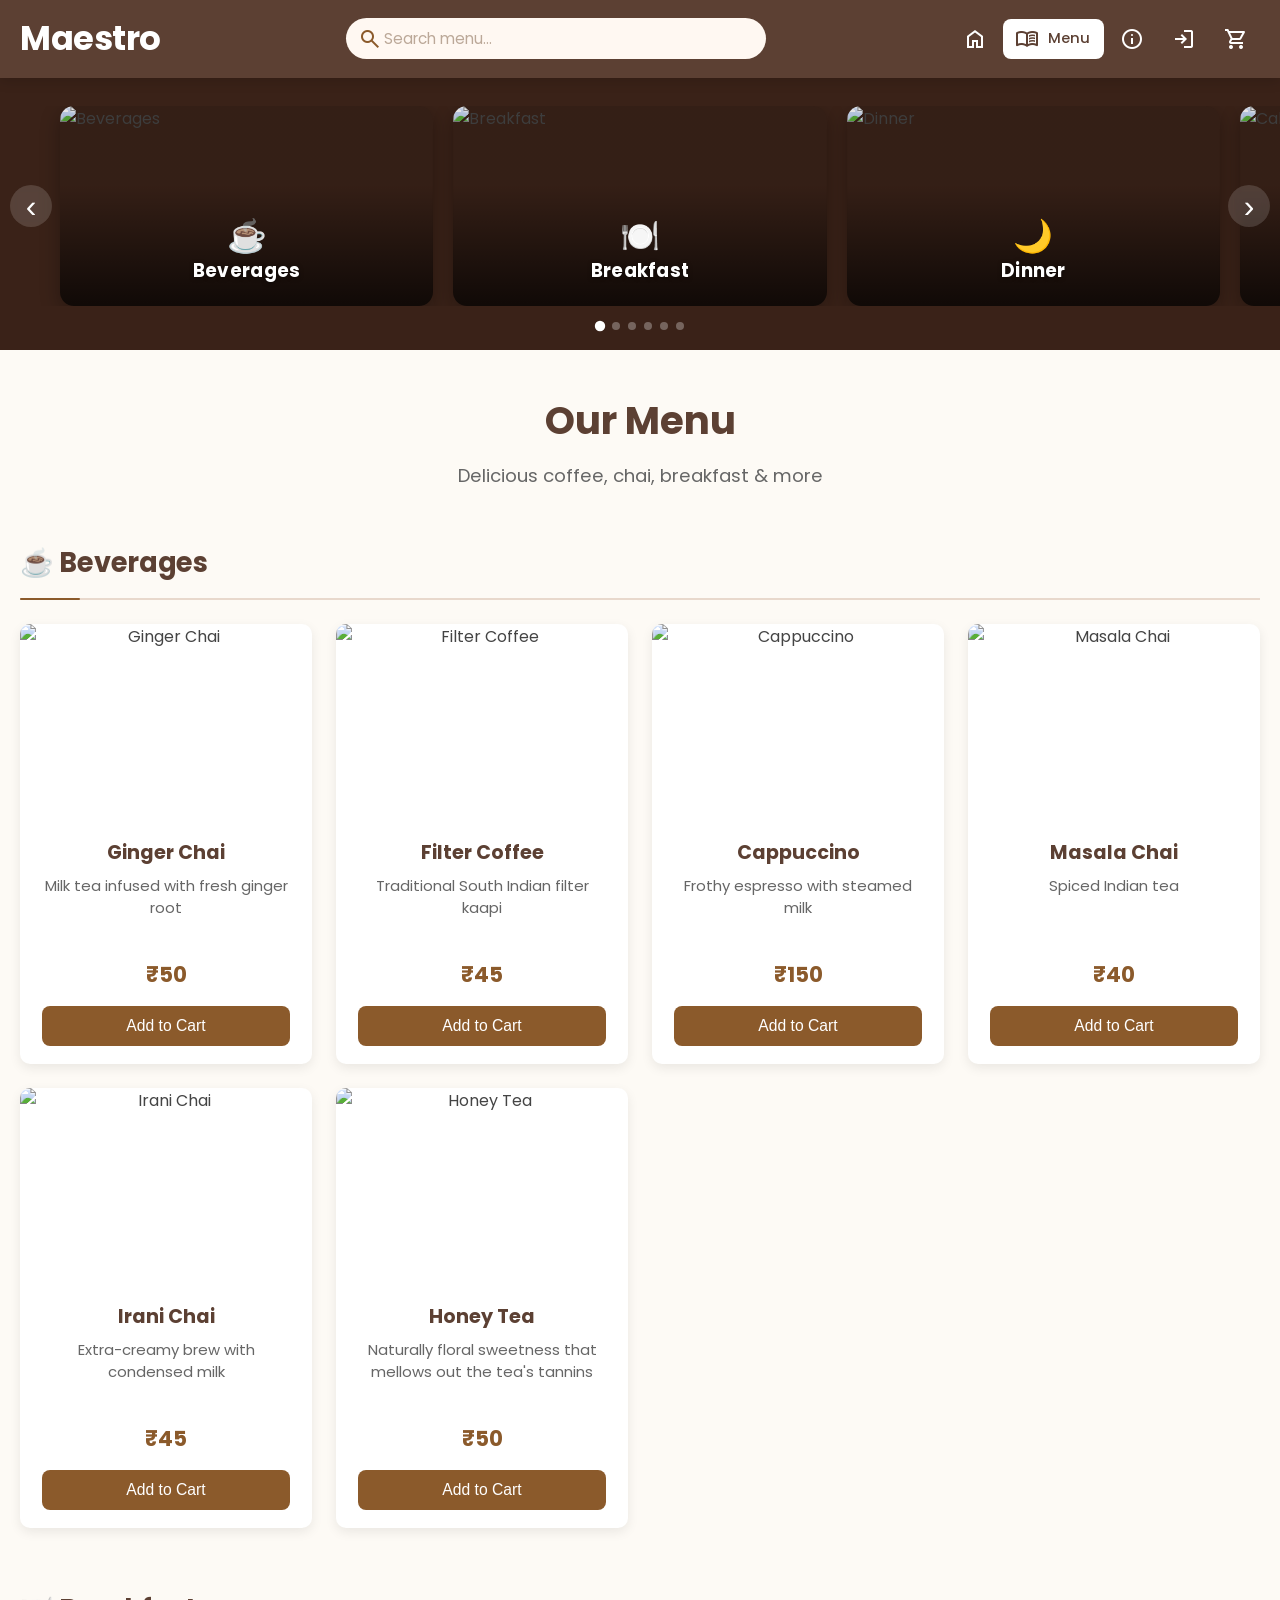
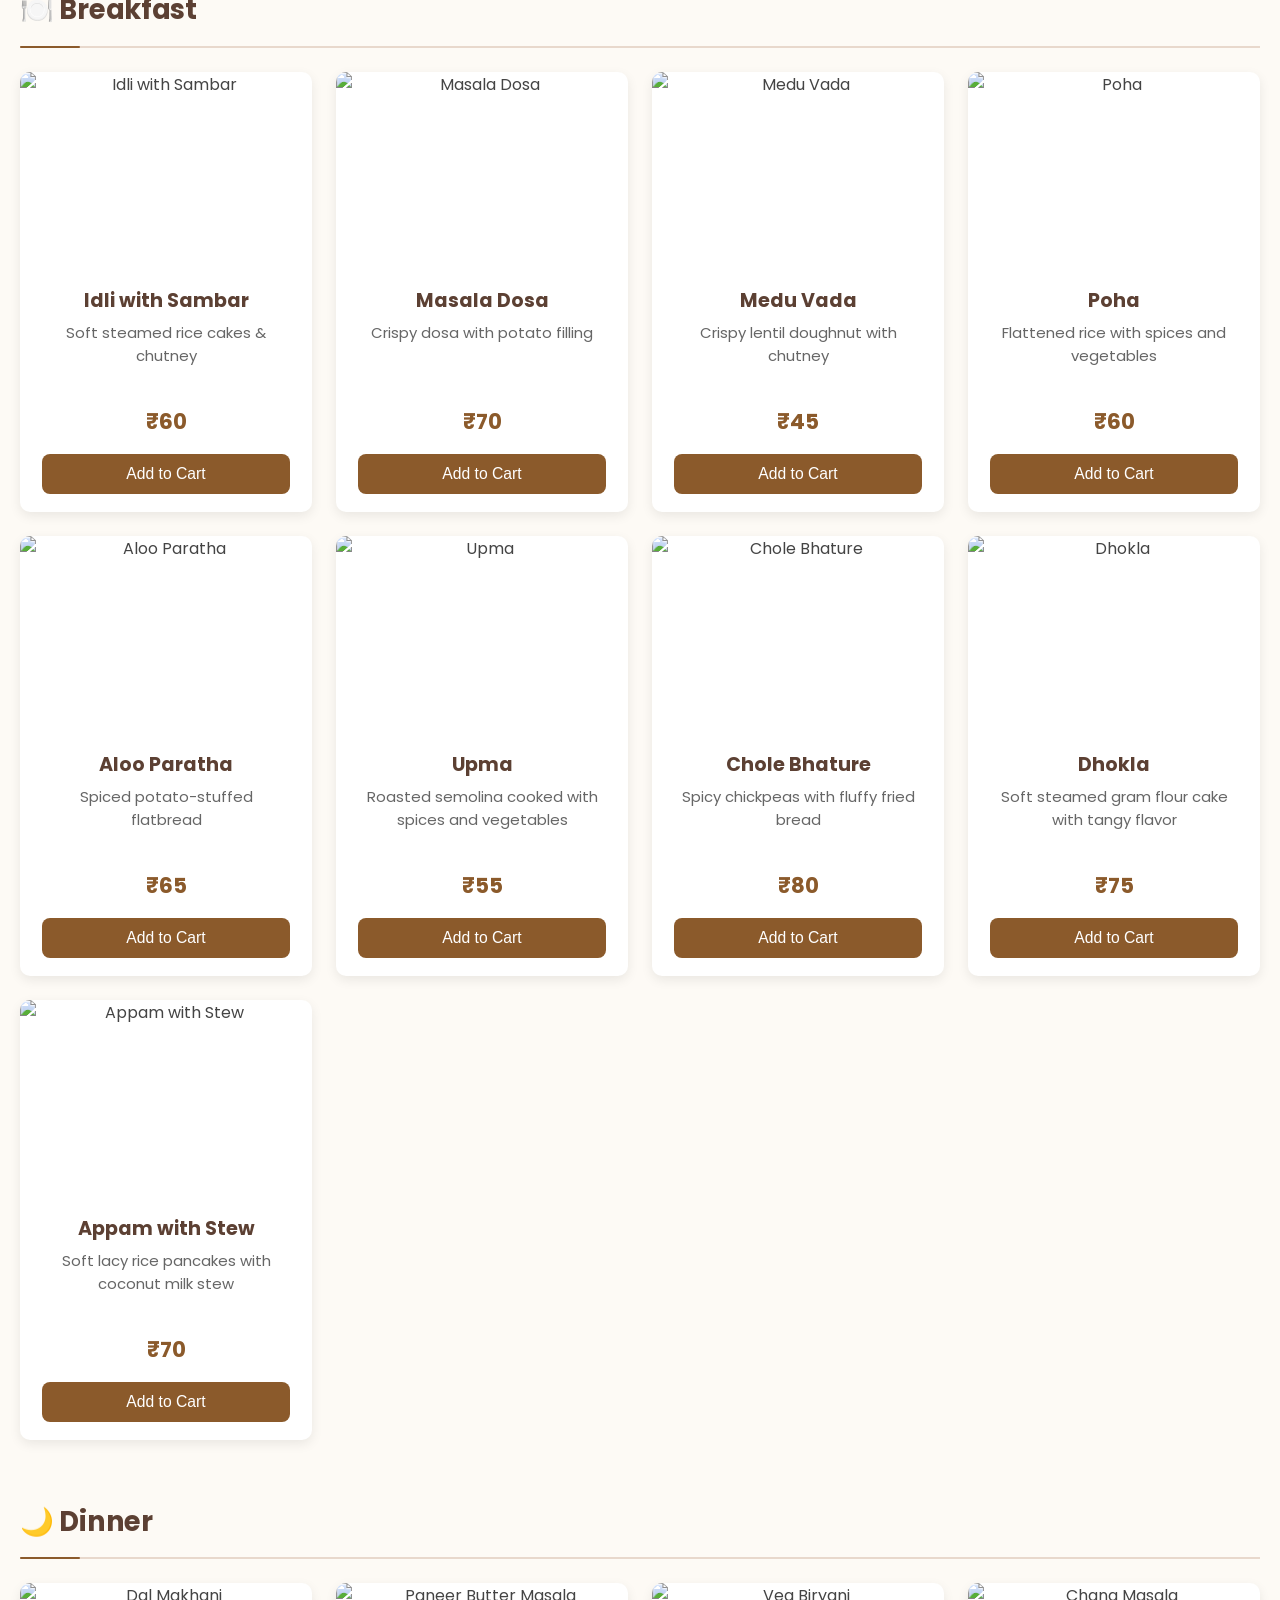
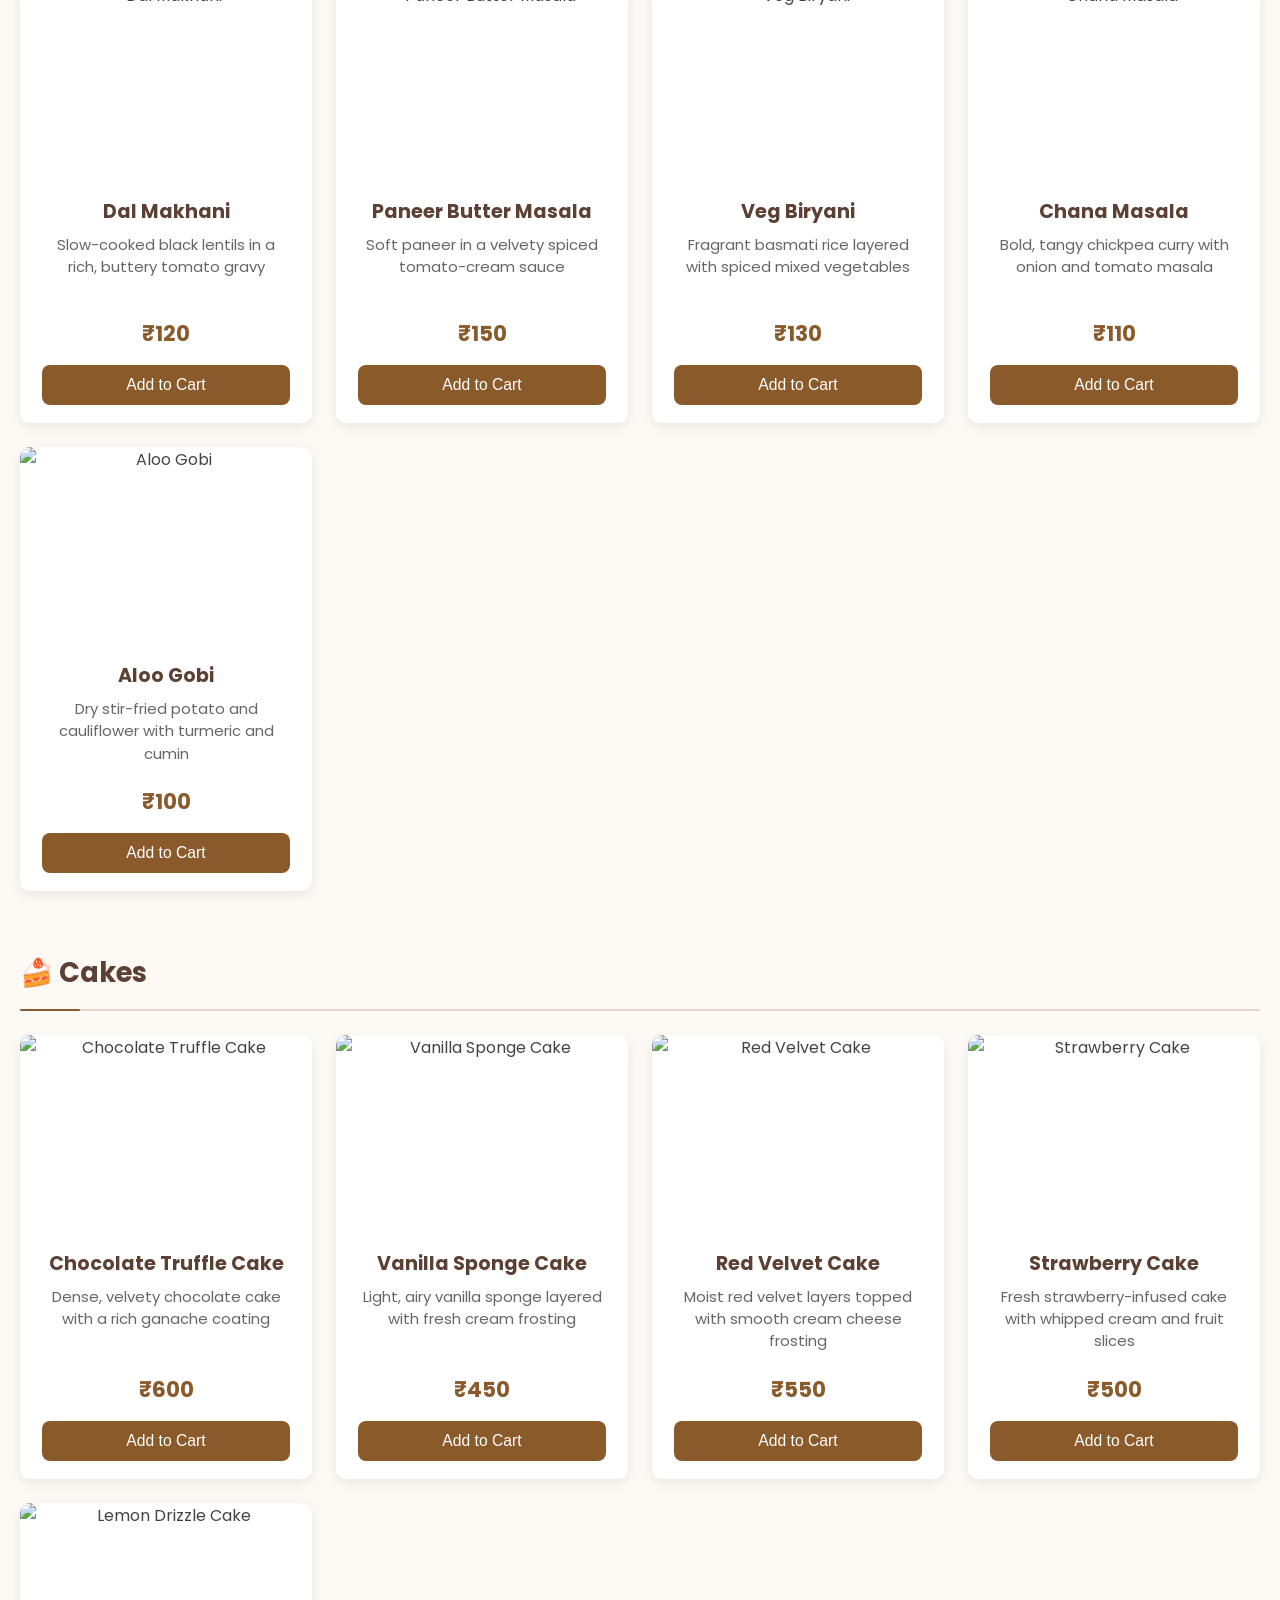
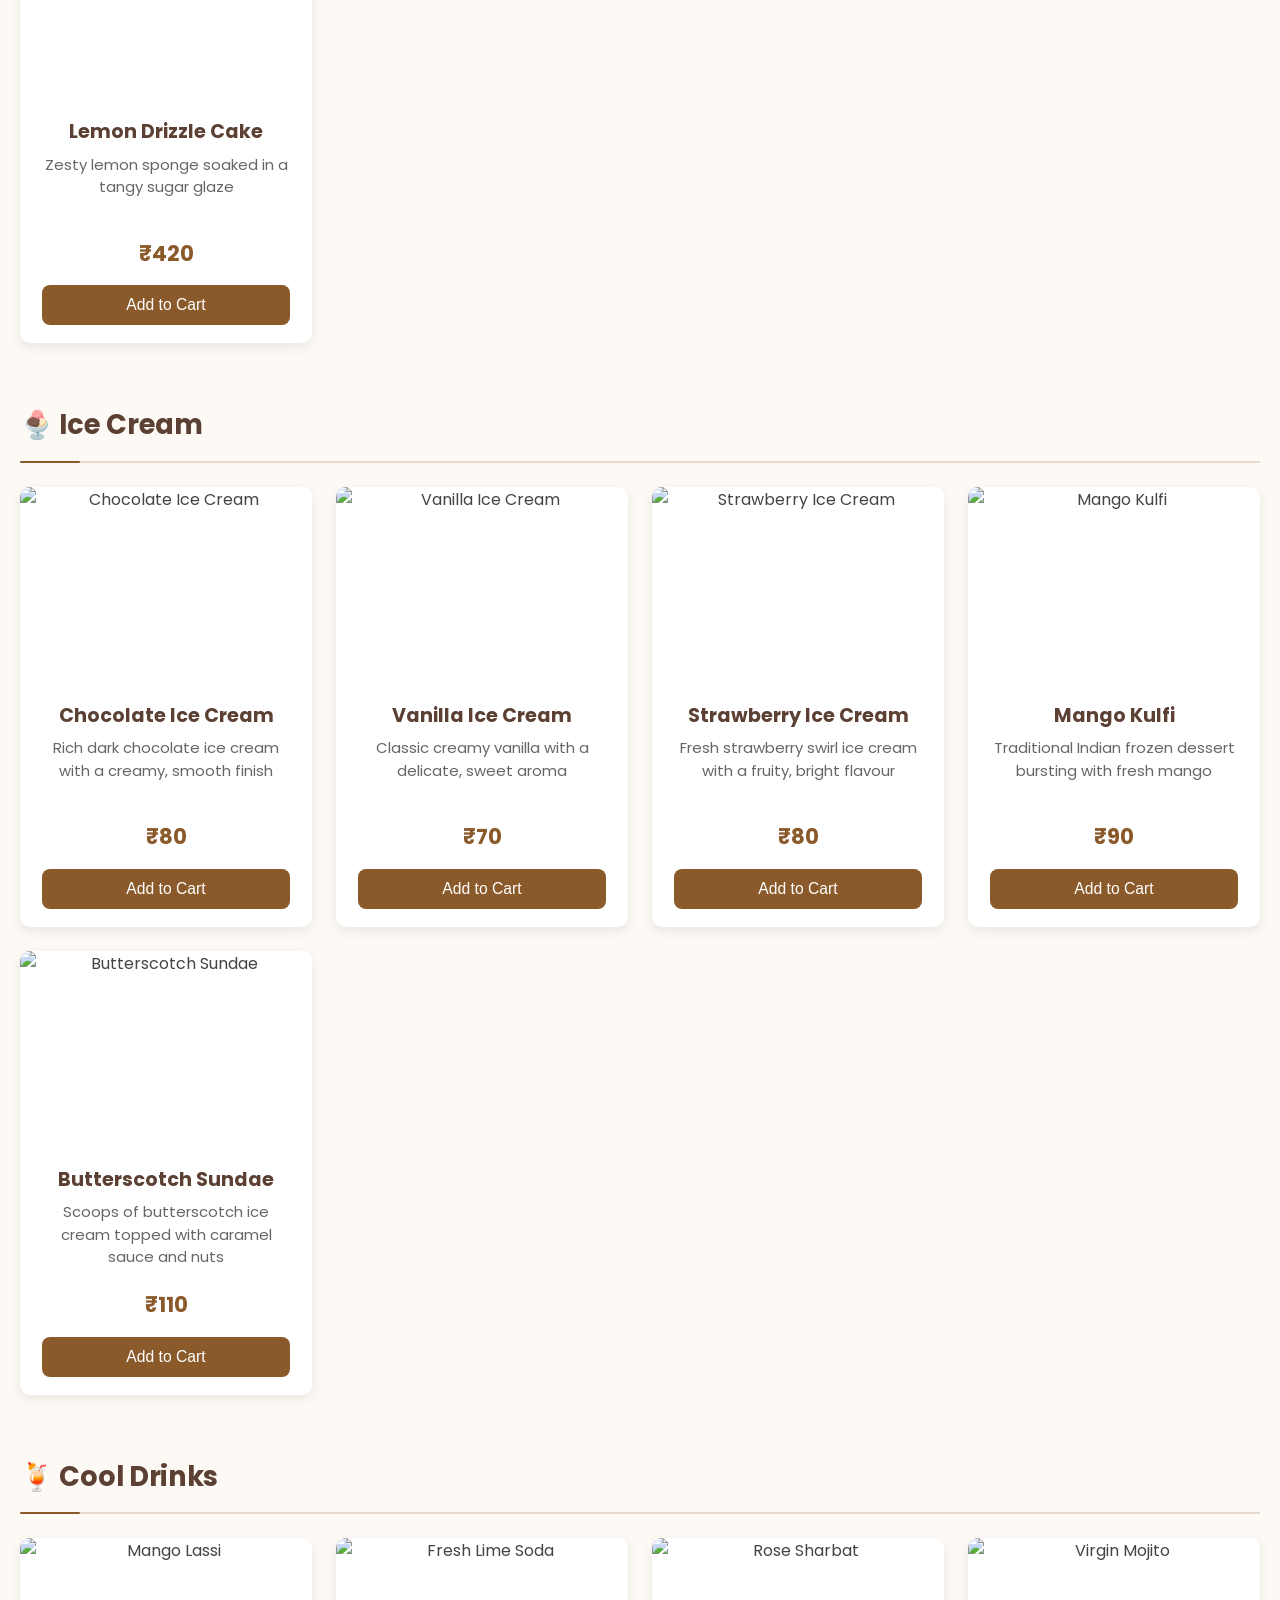
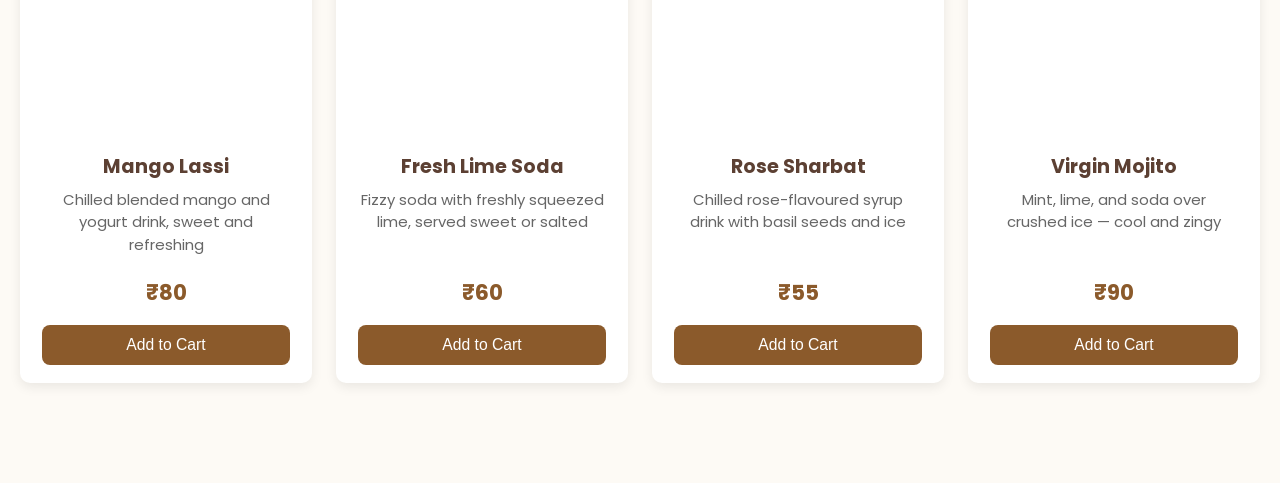
==== commit ec51f6d1: "Update index.html" ====
--- a/index.html
+++ b/index.html
@@ -428,7 +428,7 @@
 
   </main>
 
-  <script src="menu.js"></script>
+  <script src="index.js"></script>
 
 </body>
 </html>
